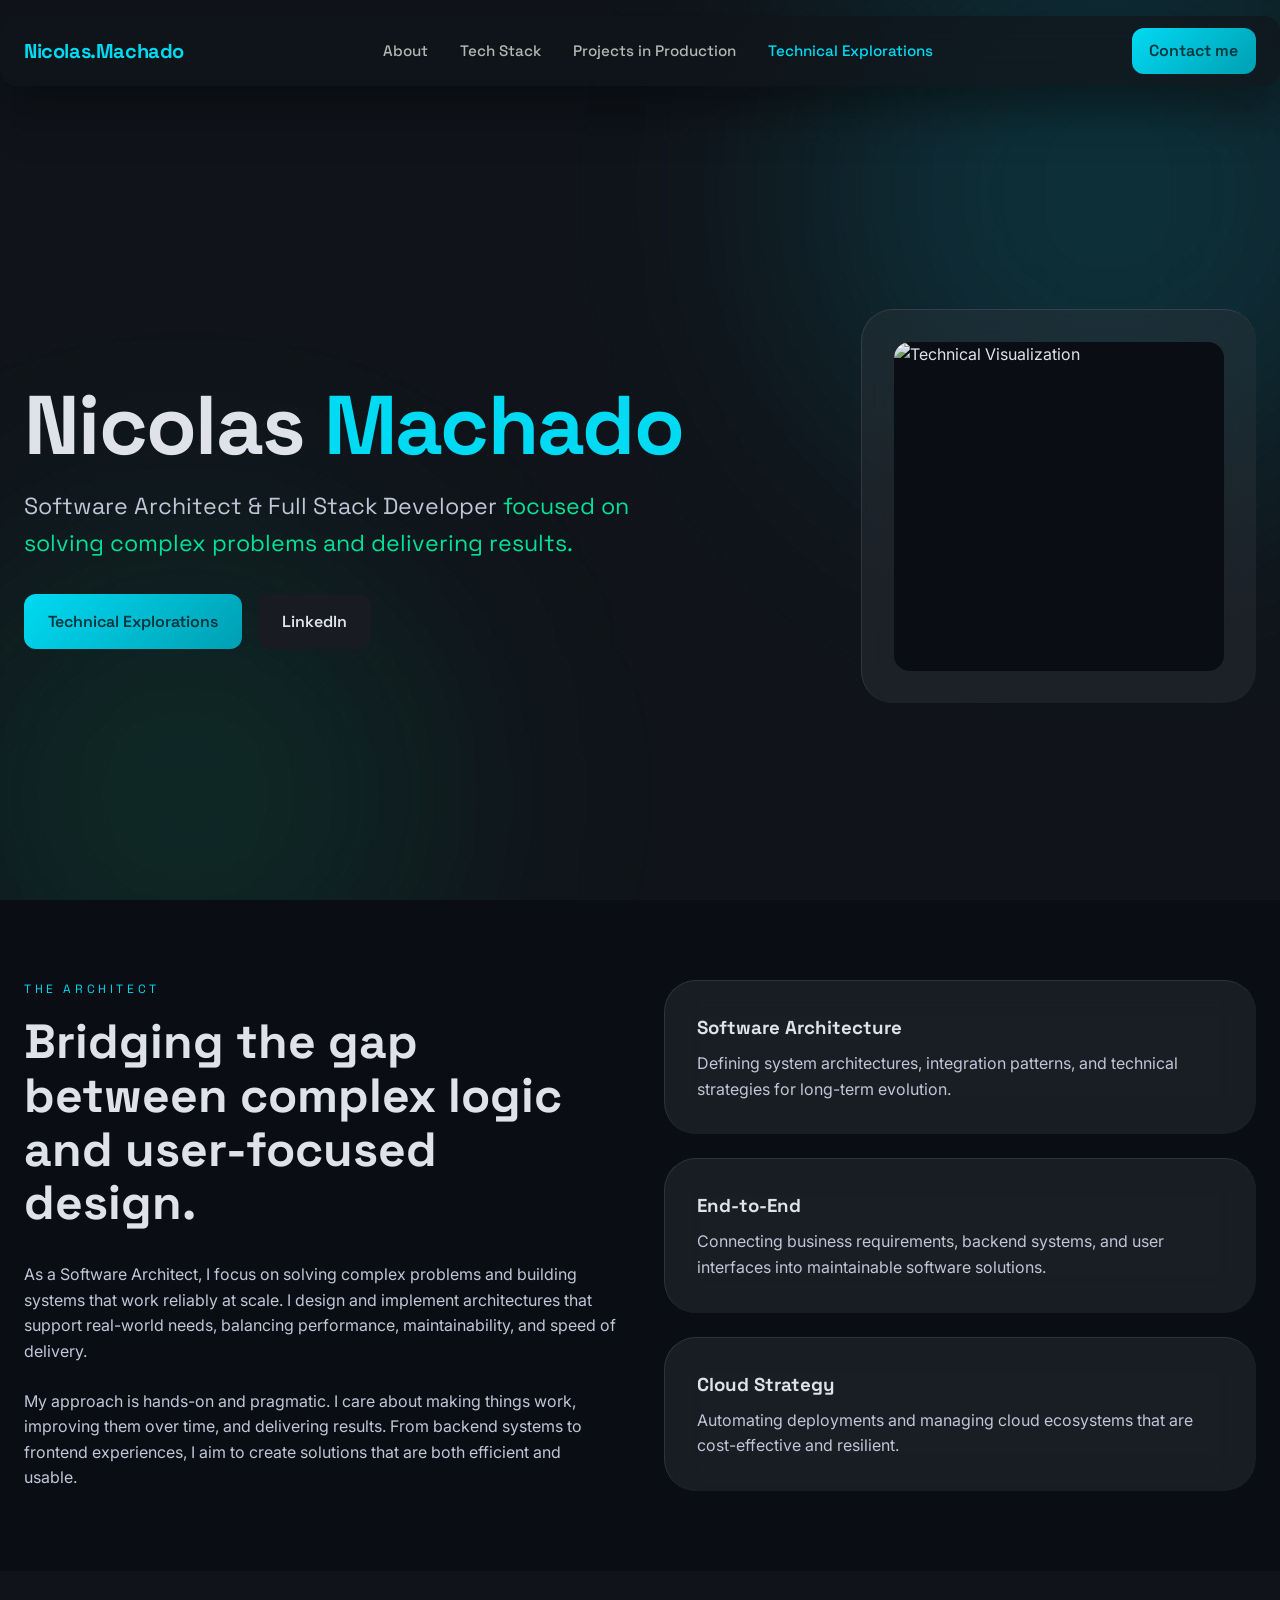
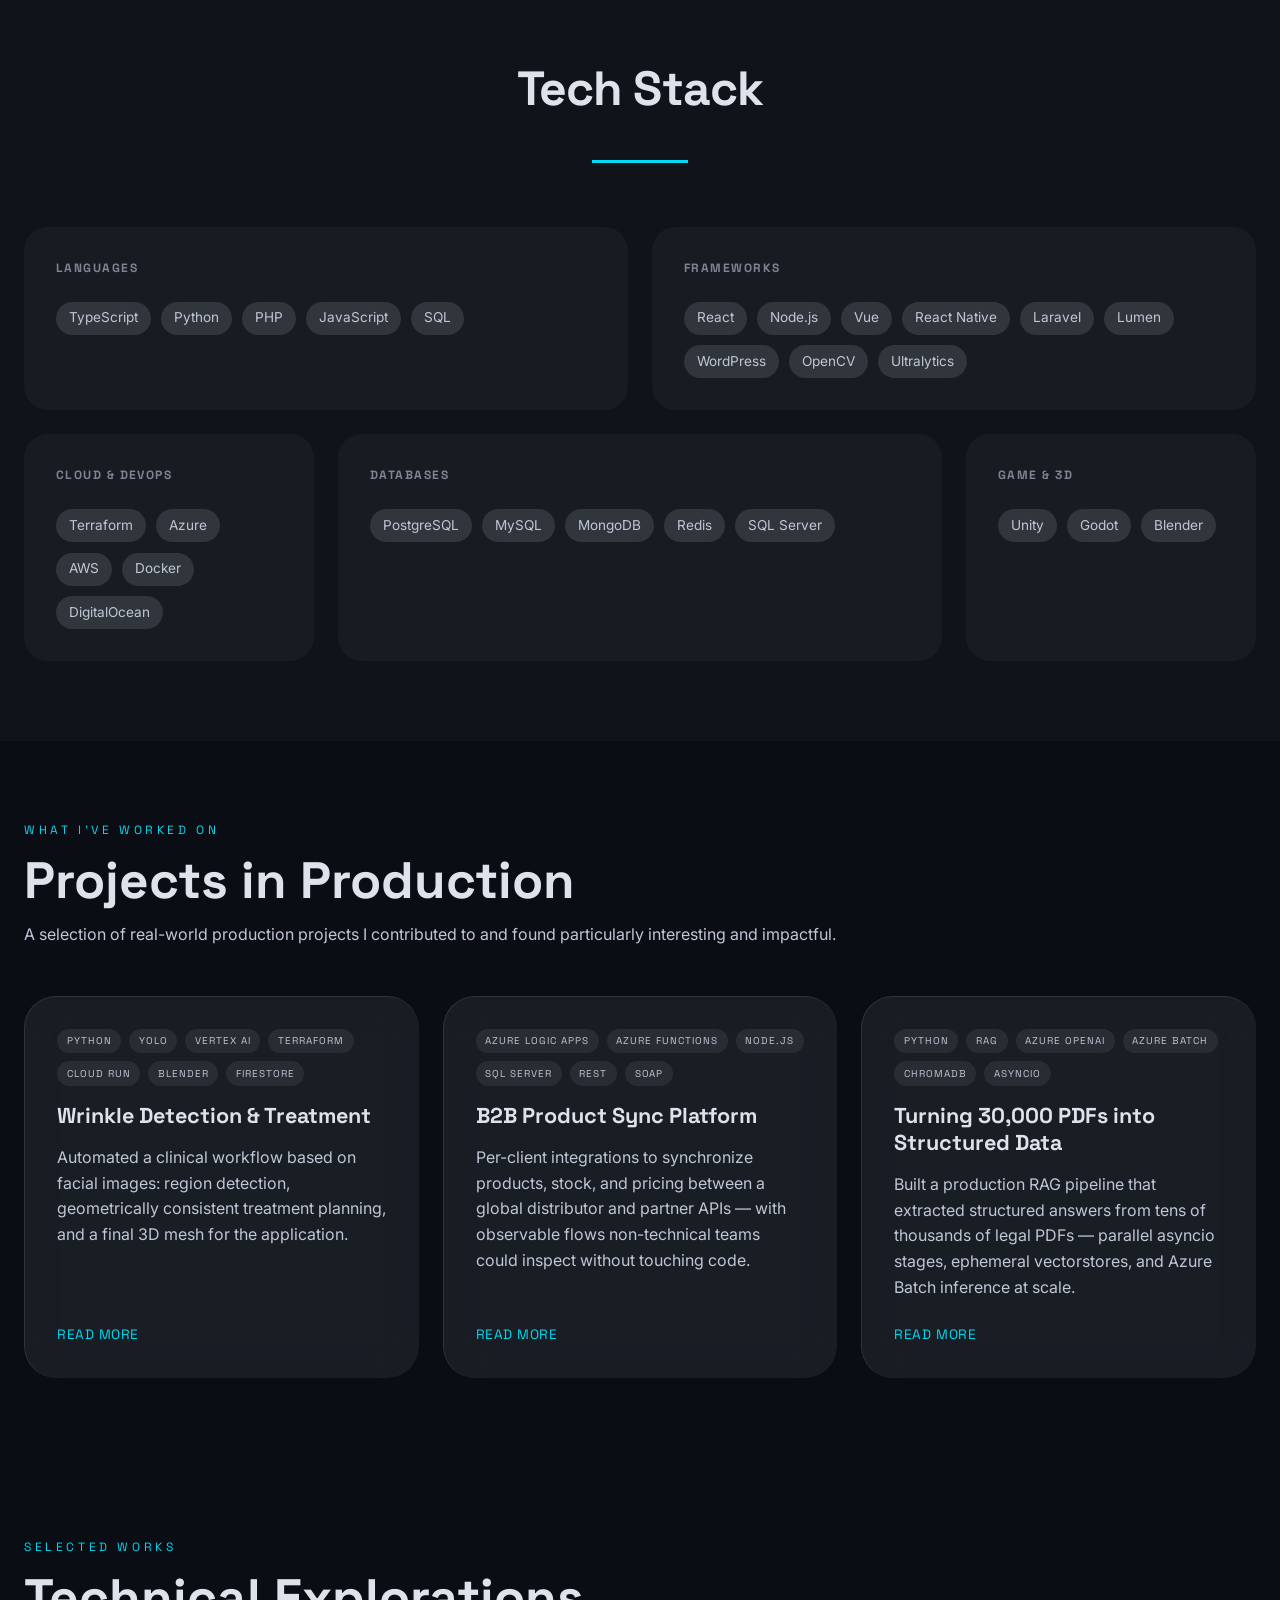
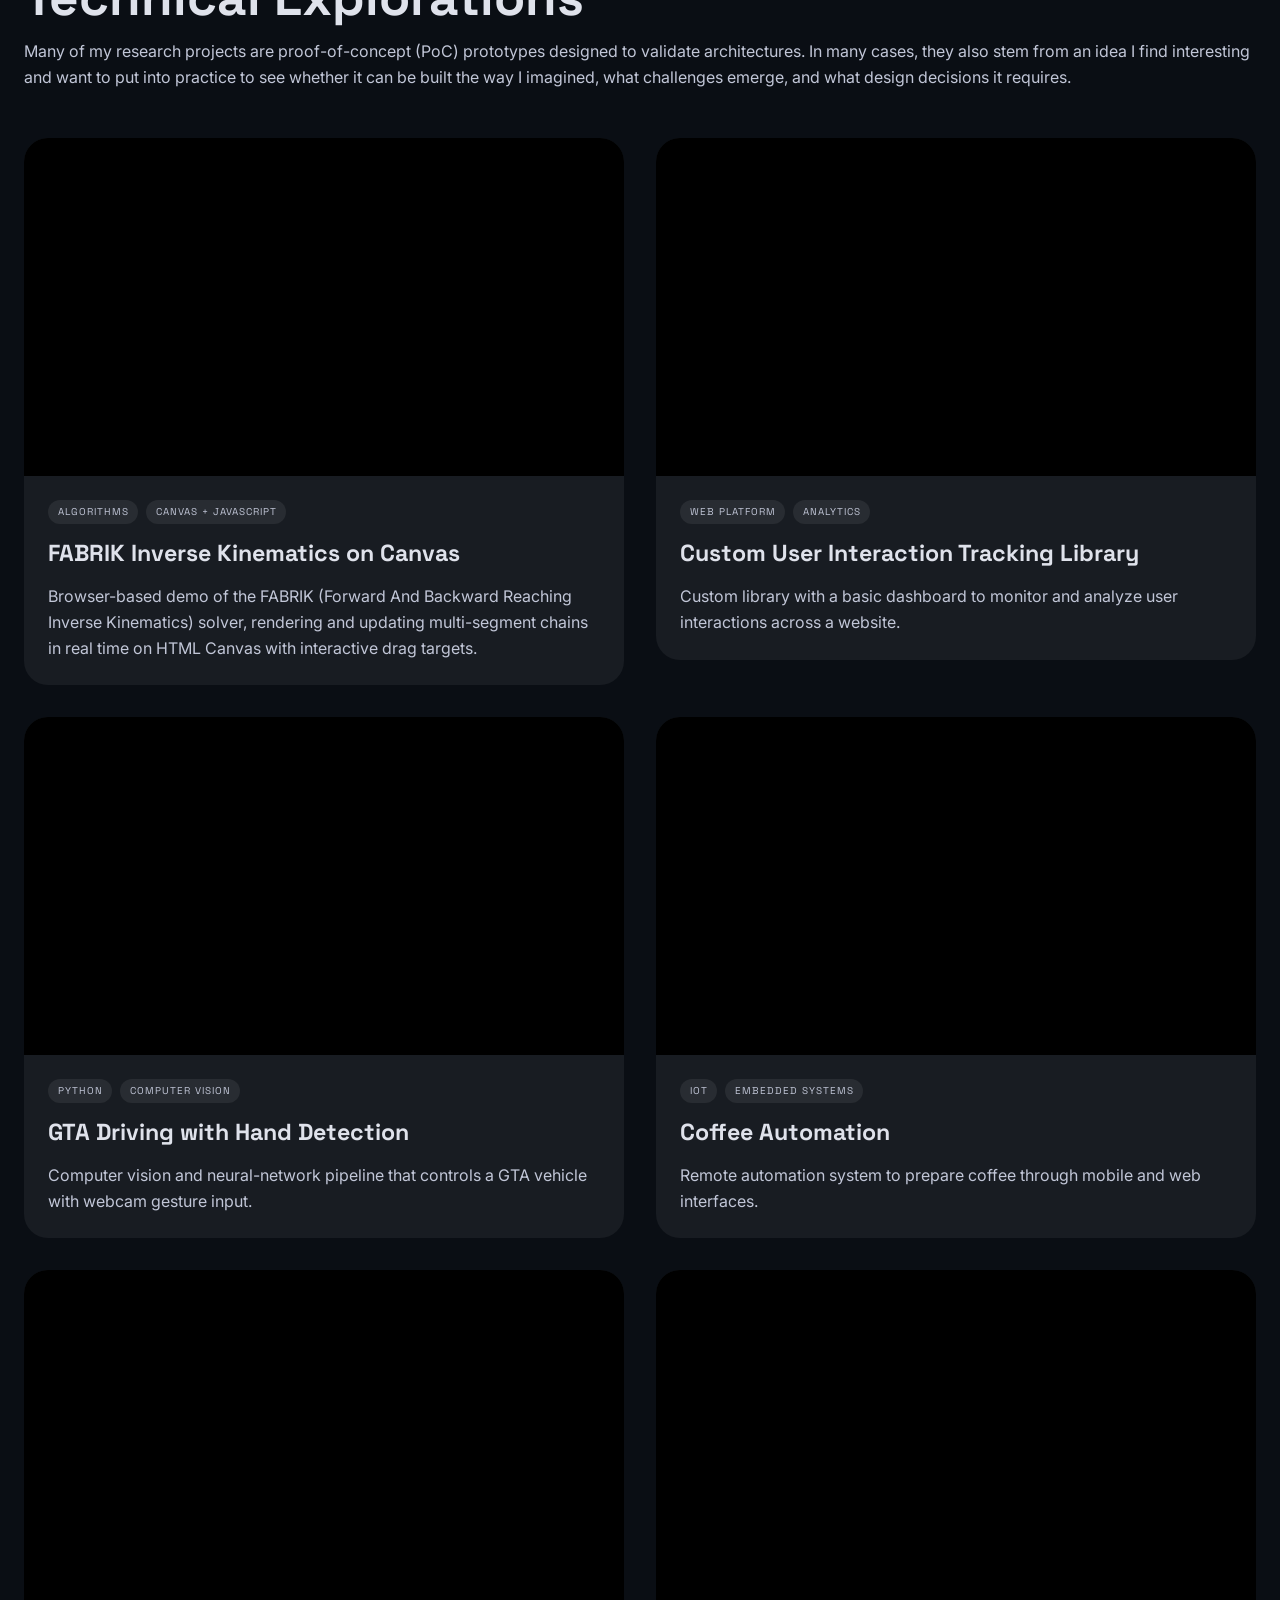
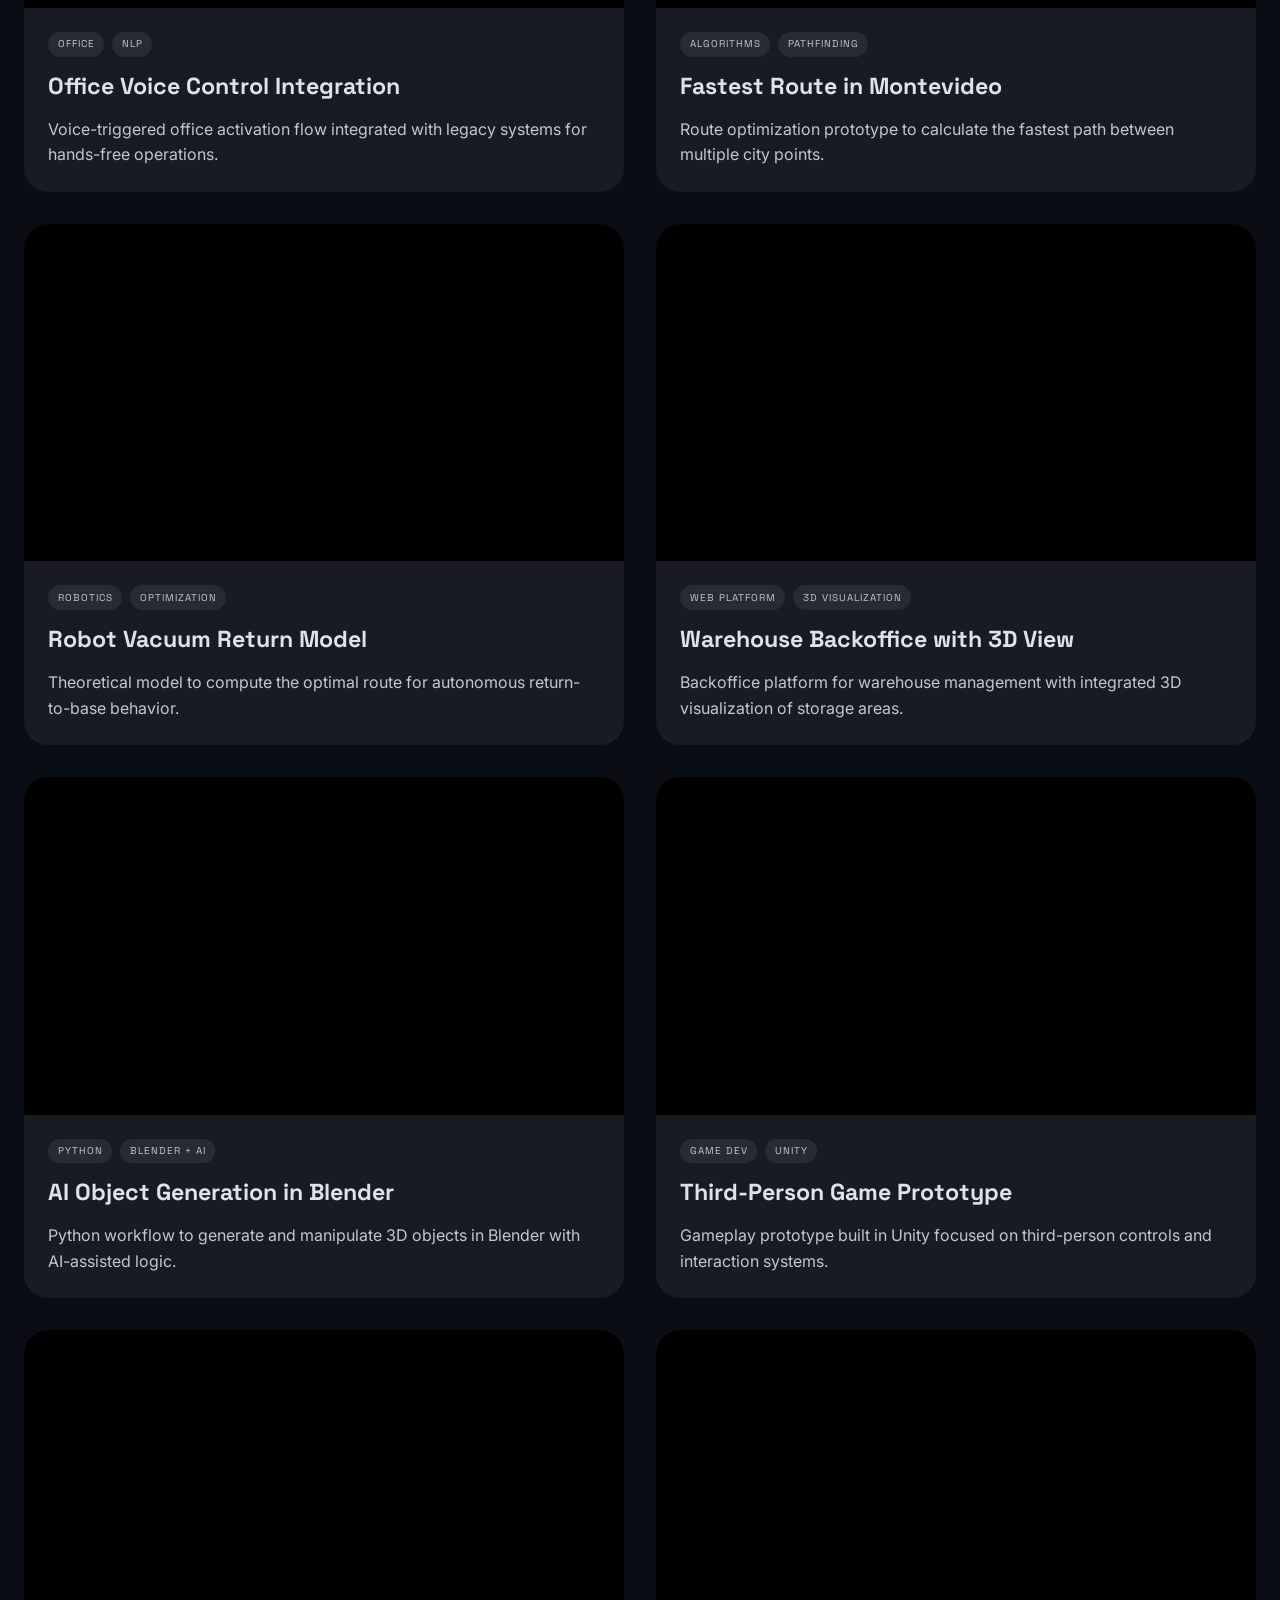
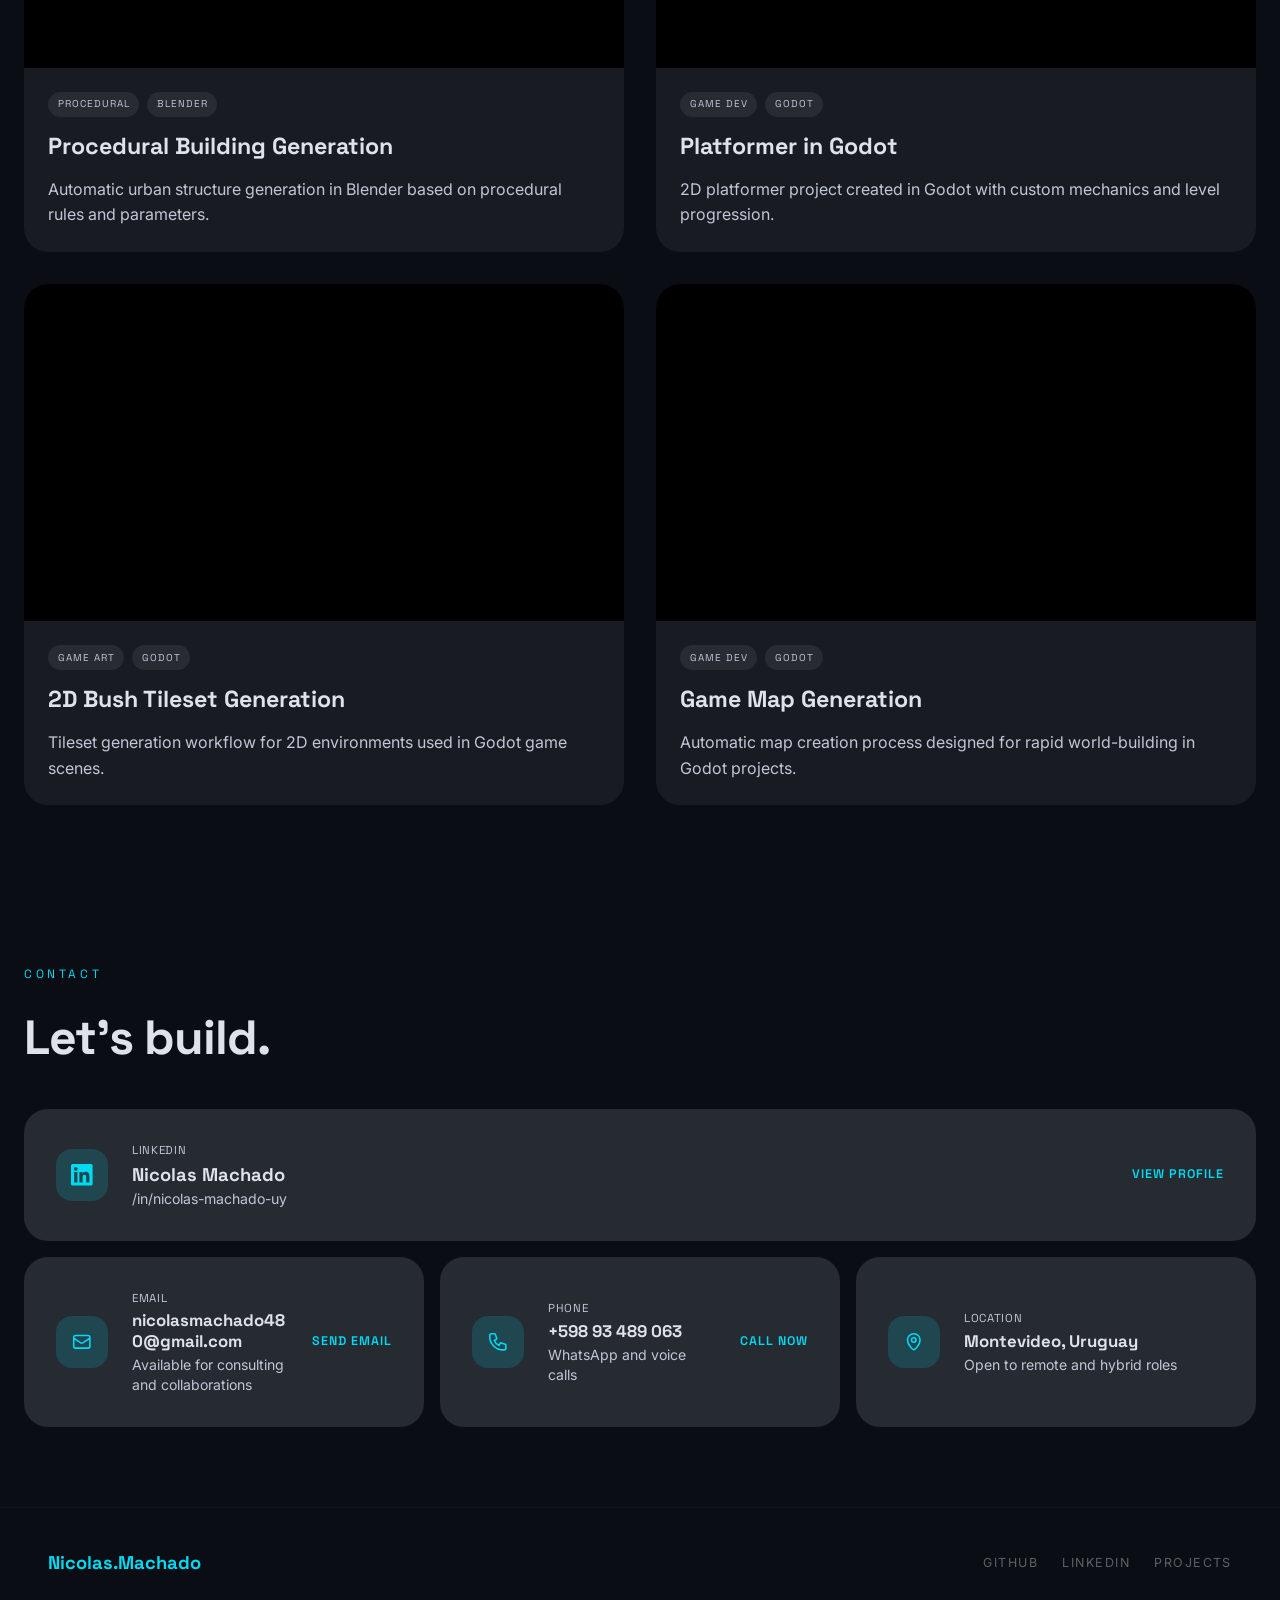
==== work/b2b-product-sync-platform/index.html @ f710d277 "Add redirects, robots.txt, sitemap.xml, and new project page" ====
<!DOCTYPE html>
<html lang="es">
  <head>
    <meta charset="UTF-8" />
    <link rel="icon" type="image/svg+xml" href="/favicon.svg" />
    <meta name="viewport" content="width=device-width, initial-scale=1.0" />
    <meta name="description" content="Per-client integrations to synchronize products, stock, and pricing between a global distributor and partner APIs — with observable flows non-technical teams could inspect without touching code." />
    <title>B2B Product Sync Platform | Nicolas Machado</title>
    <link rel="preconnect" href="https://fonts.googleapis.com" />
    <link rel="preconnect" href="https://fonts.gstatic.com" crossorigin />
    <link href="https://fonts.googleapis.com/css2?family=Source+Sans+3:ital,wght@0,400;0,600;0,700;1,400&display=swap" rel="stylesheet" />
    <script type="module" crossorigin src="/assets/index-BpmAP-QB.js"></script>
    <link rel="stylesheet" crossorigin href="/assets/index-DvrF8vwT.css">
      <link rel="canonical" href="https://nicolasmachado.dev/work/b2b-product-sync-platform" />
      <meta property="og:title" content="B2B Product Sync Platform | Nicolas Machado" />
    <meta property="og:description" content="Per-client integrations to synchronize products, stock, and pricing between a global distributor and partner APIs — with observable flows non-technical teams could inspect without touching code." />
    <meta property="og:url" content="https://nicolasmachado.dev/work/b2b-product-sync-platform" />
    <meta property="og:type" content="article" />
    <meta name="twitter:card" content="summary" />
    <meta name="twitter:title" content="B2B Product Sync Platform | Nicolas Machado" />
    <meta name="twitter:description" content="Per-client integrations to synchronize products, stock, and pricing between a global distributor and partner APIs — with observable flows non-technical teams could inspect without touching code." />
  </head>
  <body>
    <div id="root"><article class="section section--low project-detail">
  <div class="container">
    <header class="project-detail__header">
      <p class="eyebrow">Projects in Production</p>
      <h1 class="project-detail__title">B2B Product Sync Platform</h1>
      <p class="project-detail__role">Integration Engineer — API Orchestration, Data Mapping &amp; Azure Cloud</p>
      <div class="production-card__tags"><span class="production-card__tag">Azure Logic Apps</span><span class="production-card__tag">Azure Functions</span><span class="production-card__tag">Node.js</span><span class="production-card__tag">SQL Server</span><span class="production-card__tag">REST</span><span class="production-card__tag">SOAP</span></div>
    </header>
    <div class="project-detail__body"><section class="project-detail__section">
  <h2>The Problem</h2>
  <p>A global distributor exposed APIs to its partners under specific contracts. Each partner, in turn, had its own API with a different contract, authentication model, and protocol — some REST, some SOAP.</p><p>The platform needed per-client integrations to keep the website catalog in sync: product creation, stock levels, and pricing. The challenge was not a single integration, but ten distinct partner setups with different auth flows, field formats, and sync triggers — all while giving operations visibility into what succeeded, what failed, and why.</p>
  
  
</section><section class="project-detail__section">
  <h2>Integration Architecture</h2>
  <p>I designed and built the integration layer on Azure using a Logic Apps + Functions pattern:</p><p>Logic Apps — orchestrated each integration flow: scheduled runs (cron, twice daily), event-driven triggers (HTTP requests), step sequencing, and the overall structure partners could open and evaluate without reading application code.</p><p>Azure Functions (Node.js) — handled API calls between the distributor and each partner: authenticating against heterogeneous auth schemes, calling REST and SOAP endpoints, and transforming fields between incompatible contracts.</p><p>Product, stock, and pricing ran as separate integration flows. Pricing, for example, depended on the distributor's own price-publication cycle and could not share the same trigger or pipeline as catalog or inventory updates.</p><p>Most clients reused a shared Logic App template with per-partner variations; a few required fully dedicated flows where the contract diverged enough to justify a separate app.</p>
  
  
</section><section class="project-detail__section">
  <h2>API Design &amp; Partner Onboarding</h2>
  <p>I adjusted and defined the distributor's integration-facing APIs, documenting contracts in Swagger so partner onboarding had a clear, versioned reference.</p><p>Each of the ten partner integrations required its own auth configuration, field mapping rules, and trigger setup — scheduled syncs, event-driven updates, or both depending on the partner's operational model.</p>
  
  
</section><section class="project-detail__section">
  <h2>Observability &amp; Traceability</h2>
  <p>I added structured logging and audit storage in SQL Server: execution logs, product state snapshots, error records, and audit trails.</p><p>On failure, the system persisted an error summary plus the Logic App run ID so anyone could jump from the database record to the exact execution in Azure and diagnose the issue. This replaced silent failures that the previous setup did not catch.</p><p>Email alerts notified the team when a sync failed; retries were handled manually after review, keeping control over re-processing edge cases across heterogeneous partner APIs.</p>
  
  
</section><section class="project-detail__section">
  <h2>Tech Stack</h2>
  <p>Node.js · Azure Logic Apps · Azure Functions · SQL Server · REST · SOAP · Swagger · Cron &amp; HTTP triggers</p>
  
  
</section><section class="project-detail__section">
  <h2>Impact</h2>
  <p>Ten production partner integrations covering product, stock, and pricing sync across a B2B catalog.</p><p>Full traceability of successful updates and failures, with execution IDs linked back to Logic App runs.</p><p>Eliminated silent sync errors and gave non-technical staff direct visibility into integration flows — increasing operational confidence without depending on developers for routine checks.</p>
  
  
</section><section class="project-detail__section">
  <h2>Architecture</h2>
  
  <pre class="project-detail__diagram">flowchart TB
    subgraph triggers[&quot;Sync triggers&quot;]
        direction TB
        CRON[Cron - 2x daily]
        HTTP[HTTP - event-driven]
    end

    subgraph orchestration[&quot;Per-partner orchestration&quot;]
        direction TB
        LA[Azure Logic App
 template or dedicated]
        CRON --&gt; LA
        HTTP --&gt; LA
    end

    subgraph compute[&quot;Integration compute&quot;]
        direction TB
        FN[Azure Functions - Node.js]
        LA --&gt; FN
    end

    subgraph apis[&quot;External APIs&quot;]
        direction TB
        DIST[Distributor API
 REST - Swagger]
        P1[Partner API
 REST or SOAP]
        FN --&gt; DIST
        FN --&gt; P1
    end

    subgraph flows[&quot;Separate integration flows&quot;]
        direction LR
        PROD[Products]
        STOCK[Stock]
        PRICE[Pricing]
    end

    LA -.-&gt; PROD
    LA -.-&gt; STOCK
    LA -.-&gt; PRICE

    subgraph observability[&quot;Observability&quot;]
        direction TB
        SQL[(SQL Server
 logs, audit, errors, state)]
        EMAIL[Email alerts on failure]
        FN --&gt; SQL
        LA --&gt; SQL
        SQL --&gt; EMAIL
    end</pre>
  
</section></div>
    <p class="project-detail__disclaimer">
      Client and product names omitted for confidentiality. Descriptions reflect my role and
      technical contributions.
    </p>
  </div>
</article></div>
  </body>
</html>
---- assets/index-DvrF8vwT.css ----
@import"https://fonts.googleapis.com/css2?family=Inter:wght@300;400;500;600;700&family=Space+Grotesk:wght@300;400;500;600;700&display=swap";:root{--background: #10141a;--surface: #10141a;--surface-lowest: #0a0e14;--surface-low: #181c22;--surface-high: #262a31;--surface-highest: #31353c;--on-surface: #dfe2eb;--on-surface-variant: #c1c6d7;--primary: #00daf3;--primary-container: #009fb2;--secondary: #f4fff5;--secondary-dim: #00e297;--outline: #8b90a0;--outline-variant: #414754;--font-display: "Space Grotesk", system-ui, sans-serif;--font-body: "Inter", system-ui, sans-serif;--radius-sm: .5rem;--radius-md: 1rem;--radius-lg: 1.5rem;--radius-xl: 2rem;--radius-pill: 9999px;--space-2: .5rem;--space-3: .75rem;--space-4: 1rem;--space-6: 1.5rem;--space-8: 2rem;--space-10: 2.5rem;--space-12: 3rem;--space-16: 4rem;--space-20: 5rem;--content-max: 1280px;--shadow-ambient: 0 24px 48px rgba(0, 0, 0, .4);--transition: .2s ease-out}html{scroll-behavior:smooth}*,*:before,*:after{box-sizing:border-box}body{margin:0;font-family:var(--font-body);font-size:1rem;line-height:1.6;color:var(--on-surface);background:var(--background);position:relative;overflow-x:hidden}a{color:inherit;text-decoration:none;transition:color var(--transition),transform var(--transition),opacity var(--transition)}img{display:block;max-width:100%}.header{position:fixed;top:0;inset-inline:0;z-index:20;display:flex;align-items:center;justify-content:space-between;max-width:var(--content-max);margin:0 auto;margin-top:var(--space-4);padding:var(--space-3) var(--space-6);background:#10141ab3;-webkit-backdrop-filter:blur(20px);backdrop-filter:blur(20px);border-radius:var(--radius-md);box-shadow:var(--shadow-ambient)}.header__brand{font-family:var(--font-display);font-size:1.25rem;font-weight:700;letter-spacing:-.02em;color:var(--primary)}.header__nav{display:none}.header__links{display:flex;align-items:center;gap:var(--space-8);margin:0;padding:0;list-style:none}.header__link{font-family:var(--font-display);font-size:.95rem;font-weight:500;color:color-mix(in srgb,var(--secondary) 70%,transparent)}.header__link:hover,.header__link--active{color:var(--primary)}.header__cta{display:none}@media(min-width:768px){.header__nav{display:block}.header__cta{display:inline-flex;padding:.65rem 1.1rem;border-radius:.75rem;font-family:var(--font-display);font-weight:600;color:#00363d;background:linear-gradient(135deg,var(--primary),var(--primary-container))}}.main{position:relative;z-index:1}.section__title{margin:0 0 var(--space-8);font-family:var(--font-display);font-size:clamp(2rem,5vw,3rem);letter-spacing:-.02em}.container{width:min(calc(100% - 3rem),var(--content-max));margin-inline:auto}.hero{position:relative;min-height:100vh;display:flex;align-items:center;padding-top:7rem;background:var(--surface);overflow:hidden}.grid-pattern{position:absolute;top:0;right:0;bottom:0;left:0;background-image:radial-gradient(circle,color-mix(in srgb,var(--outline) 25%,transparent) 1px,transparent 1px);background-size:16px 16px;opacity:.22;pointer-events:none}.hero__orb{position:absolute;border-radius:var(--radius-pill);filter:blur(120px)}.hero__orb--a{width:600px;height:600px;top:-12%;right:-10%;background:color-mix(in srgb,var(--primary) 14%,transparent)}.hero__orb--b{width:500px;height:500px;bottom:-16%;left:-5%;background:color-mix(in srgb,var(--secondary-dim) 10%,transparent)}.hero__inner{position:relative;width:min(calc(100% - 3rem),var(--content-max));margin-inline:auto;display:grid;gap:var(--space-12);align-items:center;z-index:1}@media(min-width:1024px){.hero__inner{grid-template-columns:8fr 4fr}}.hero__badge{display:inline-flex;align-items:center;gap:var(--space-3);padding:.35rem .7rem;background:color-mix(in srgb,var(--surface-highest) 55%,transparent);border-radius:var(--radius-pill)}.hero__dot{width:.5rem;height:.5rem;border-radius:var(--radius-pill);background:var(--primary);box-shadow:0 0 10px color-mix(in srgb,var(--primary) 40%,transparent)}.hero__badge-text{margin:0;text-transform:uppercase;letter-spacing:.18em;color:var(--primary);font-family:var(--font-display);font-size:.65rem}.hero__name{margin:var(--space-6) 0 var(--space-6);font-family:var(--font-display);font-size:clamp(2.75rem,8vw,5.2rem);font-weight:700;line-height:.92;letter-spacing:-.02em}.hero__name span{color:var(--primary)}.hero__role{margin:0 0 var(--space-8);max-width:680px;color:var(--on-surface-variant);font-size:clamp(1.05rem,2.3vw,1.45rem);font-family:var(--font-display);font-weight:400}.hero__role-accent{color:var(--secondary-dim)}.hero__actions{display:flex;flex-wrap:wrap;gap:var(--space-4)}.button-primary,.button-secondary{display:inline-flex;align-items:center;justify-content:center;padding:.9rem 1.5rem;border-radius:.75rem;font-weight:600;font-family:var(--font-display);transition:all var(--transition)}.button-primary{background:linear-gradient(135deg,var(--primary),var(--primary-container));color:#00363d}.button-primary:hover{transform:translateY(-2px);filter:brightness(1.05)}.button-secondary{background:var(--surface-low);color:var(--on-surface)}.button-secondary:hover{background:var(--surface-high)}.hero__panel-wrap{display:none}@media(min-width:1024px){.hero__panel-wrap{display:block}}.glass-card{border-radius:var(--radius-xl);background:#31353c66;-webkit-backdrop-filter:blur(20px);backdrop-filter:blur(20px);border-top:1px solid rgba(255,255,255,.1);border-left:1px solid rgba(255,255,255,.1)}.hero__panel{position:relative;overflow:hidden;aspect-ratio:1 / 1;padding:var(--space-8)}.hero__panel-media{height:100%;border-radius:var(--radius-md);overflow:hidden;position:relative;background:var(--surface-lowest)}.hero__panel-media img{width:100%;height:100%;object-fit:cover;opacity:1;filter:grayscale(50%)}.hero__panel-overlay{position:absolute;inset:auto var(--space-6) var(--space-6) var(--space-6);padding:var(--space-4);border-radius:.65rem;background:#10141acc;-webkit-backdrop-filter:blur(8px);backdrop-filter:blur(8px)}.hero__panel-label{margin:0 0 var(--space-2);text-transform:uppercase;font-family:var(--font-display);letter-spacing:.15em;font-size:.62rem;color:var(--secondary-dim)}.hero__bar{width:100%;height:.3rem;border-radius:var(--radius-pill);background:color-mix(in srgb,white 10%,transparent);overflow:hidden;position:relative}.hero__bar:after{content:"";position:absolute;top:0;right:0;bottom:0;left:0;width:42%;background:var(--primary);border-radius:var(--radius-pill);animation:heroBarLoading 2.2s ease-in-out infinite;box-shadow:0 0 12px color-mix(in srgb,var(--primary) 45%,transparent)}@keyframes heroBarLoading{0%{transform:translate(-120%);opacity:.55}45%{opacity:1}to{transform:translate(240%);opacity:.7}}.section{padding-block:var(--space-20)}.section--low{background:var(--surface-lowest)}.section--surface{background:var(--surface)}.section--contact{background:var(--surface-lowest)}.eyebrow{margin:0 0 var(--space-4);text-transform:uppercase;letter-spacing:.3em;color:var(--primary);font-family:var(--font-display);font-size:.75rem}.about__layout{display:grid;gap:var(--space-12)}@media(min-width:1024px){.about__layout{grid-template-columns:1fr 1fr}}.about__heading{margin:0 0 var(--space-8);font-family:var(--font-display);font-size:clamp(2rem,5vw,3rem);line-height:1.12}.about__heading em{font-weight:300;font-style:italic}.about__text{color:var(--on-surface-variant);margin:0}.about__text+.about__text{margin-top:var(--space-6)}.about__cards{display:grid;gap:var(--space-6)}.about-card{padding:var(--space-8)}.about-card h3{margin:0 0 var(--space-2);font-family:var(--font-display)}.about-card p{margin:0;color:var(--on-surface-variant)}.skills__header{text-align:center;margin-bottom:var(--space-16)}.skills__header-line{width:6rem;height:.18rem;margin:.75rem auto 0;background:var(--primary)}.skills__grid{display:grid;gap:var(--space-6)}@media(min-width:768px){.skills__grid--bento{grid-template-columns:repeat(2,1fr)}.skill-panel--languages,.skill-panel--frameworks,.skill-panel--databases{grid-column:span 2}}@media(min-width:1200px){.skills__grid--bento{grid-template-columns:repeat(4,1fr)}.skill-panel--languages,.skill-panel--frameworks{grid-column:span 2}.skill-panel--cloud{grid-column:span 1}.skill-panel--databases{grid-column:span 2}.skill-panel--creative{grid-column:span 1}}.skill-panel{padding:var(--space-8);background:var(--surface-low);border-radius:var(--radius-lg)}.skill-panel h3{margin:0 0 var(--space-6);color:color-mix(in srgb,var(--outline) 90%,transparent);text-transform:uppercase;letter-spacing:.12em;font-family:var(--font-display);font-size:.75rem}.chip-list{display:flex;flex-wrap:wrap;gap:.65rem}.chip{padding:.35rem .8rem;border-radius:var(--radius-pill);background:var(--surface-highest);color:var(--on-surface-variant);font-size:.85rem}.works__header{display:flex;flex-wrap:wrap;align-items:end;justify-content:space-between;gap:var(--space-8);margin-bottom:var(--space-12)}.works__header>div{width:100%}.works__header p{margin:0}.works__header h2{margin:0;font-family:var(--font-display);font-size:clamp(2rem,5vw,3.2rem)}.works__description{color:var(--on-surface-variant);margin:var(--space-6) 0 0;width:100%;line-height:1.6}.videos__grid{display:grid;gap:var(--space-8)}@media(min-width:1024px){.videos__grid{grid-template-columns:repeat(2,1fr)}}.video-card{background:var(--surface-low);border-radius:var(--radius-lg);overflow:hidden;transition:background var(--transition),transform var(--transition)}.video-card:hover{background:var(--surface-high);transform:translateY(-4px)}.video-card__tags{display:flex;flex-wrap:wrap;gap:var(--space-2);margin:0 0 var(--space-4)}.video-card__tag{padding:.28rem .6rem;border-radius:var(--radius-pill);background:color-mix(in srgb,white 7%,transparent);color:var(--on-surface-variant);font-family:var(--font-display);font-size:.62rem;text-transform:uppercase;letter-spacing:.1em}.video-card__content{padding:var(--space-6)}.video-card__wrapper{position:relative;width:100%;aspect-ratio:16 / 9;background:#000}.video-card__iframe{position:absolute;top:0;left:0;width:100%;height:100%;border:0}.video-card__title{margin:0 0 var(--space-4);font-family:var(--font-display);font-size:1.45rem;line-height:1.2}.video-card__description{margin:0;color:var(--on-surface-variant)}.production__grid{display:grid;gap:var(--space-6)}.production__grid:has(>:only-child){grid-template-columns:1fr;max-width:36rem}@media(min-width:768px){.production__grid{grid-template-columns:repeat(2,1fr)}}@media(min-width:1200px){.production__grid{grid-template-columns:repeat(3,1fr)}}.production-card{display:flex;flex-direction:column;padding:var(--space-8);min-height:100%;transition:background var(--transition),transform var(--transition)}.production-card:hover{background:#31353ca6;transform:translateY(-4px)}.production-card__tags{display:flex;flex-wrap:wrap;gap:var(--space-2);margin:0 0 var(--space-4)}.production-card__tag{padding:.28rem .6rem;border-radius:var(--radius-pill);background:color-mix(in srgb,white 7%,transparent);color:var(--on-surface-variant);font-family:var(--font-display);font-size:.62rem;text-transform:uppercase;letter-spacing:.1em}.production-card__title{margin:0 0 var(--space-4);font-family:var(--font-display);font-size:1.35rem;line-height:1.25}.production-card__teaser{margin:0;flex:1;color:var(--on-surface-variant);line-height:1.6}.production-card__link{margin-top:var(--space-6);color:var(--primary);font-family:var(--font-display);font-size:.85rem;letter-spacing:.04em;text-transform:uppercase}.project-detail{padding-top:calc(var(--space-20) + 4rem)}.floating-actions{position:fixed;right:var(--space-4);bottom:var(--space-6);z-index:19;display:flex;flex-direction:column;align-items:flex-end;gap:var(--space-3)}.floating-actions__btn{display:inline-flex;align-items:center;justify-content:center;gap:var(--space-2);min-width:3rem;min-height:3rem;padding:var(--space-3);border:1px solid var(--outline-variant);border-radius:var(--radius-pill);background:#10141ad9;-webkit-backdrop-filter:blur(20px);backdrop-filter:blur(20px);box-shadow:var(--shadow-ambient);color:var(--on-surface);font-family:var(--font-display);font-size:.8rem;font-weight:500;letter-spacing:.04em;text-transform:uppercase;cursor:pointer;transition:color var(--transition),border-color var(--transition),background var(--transition),transform var(--transition)}.floating-actions__btn:hover{color:var(--primary);border-color:color-mix(in srgb,var(--primary) 50%,var(--outline-variant));background:#181c22f2;transform:translateY(-2px)}.floating-actions__label{display:none}button.floating-actions__btn{-webkit-appearance:none;-moz-appearance:none;appearance:none}@media(min-width:768px){.floating-actions{right:var(--space-6);bottom:var(--space-8)}.floating-actions a.floating-actions__btn{padding-inline:var(--space-4)}.floating-actions__label{display:inline}}.project-detail__header{max-width:48rem;margin-bottom:var(--space-12)}.project-detail__title{margin:0 0 var(--space-6);font-family:var(--font-display);font-size:clamp(2rem,5vw,3rem);line-height:1.12}.project-detail__role{margin:calc(var(--space-4) * -1) 0 var(--space-6);color:var(--on-surface-variant);font-size:.95rem;line-height:1.5}.project-detail__body{display:grid;gap:var(--space-10);max-width:48rem}.project-detail__section:has(.mermaid-diagram-wrap){max-width:100%}.project-detail__section h2{margin:0 0 var(--space-4);font-family:var(--font-display);font-size:1.25rem;color:var(--primary)}.project-detail__section p{margin:0;color:var(--on-surface-variant);line-height:1.7}.project-detail__section p+p{margin-top:var(--space-4)}.project-detail__diagram{margin:var(--space-6) 0 0;padding:var(--space-6);overflow-x:auto;border-radius:var(--radius-md);background:var(--surface-low);color:var(--on-surface-variant);font-family:ui-monospace,Cascadia Code,Consolas,monospace;font-size:.8rem;line-height:1.6;white-space:pre}.mermaid-diagram-wrap{margin-top:var(--space-6);border-radius:var(--radius-md);background:var(--surface-low);border:1px solid var(--outline-variant);overflow:hidden}.mermaid-diagram__viewport{position:relative;overflow:hidden;transition:max-height .4s ease}.mermaid-diagram-wrap--collapsed .mermaid-diagram__viewport{max-height:11rem}.mermaid-diagram-wrap--expanded .mermaid-diagram__viewport{max-height:5000px}.mermaid-diagram__canvas{padding:var(--space-4) var(--space-6);transition:transform .4s ease;transform-origin:top center}.mermaid-diagram-wrap--collapsed .mermaid-diagram__canvas{transform:scale(.58)}.mermaid-diagram-wrap--expanded .mermaid-diagram__canvas{transform:scale(1);padding:var(--space-6)}.mermaid-diagram__canvas svg{display:block;width:100%;max-width:32rem;height:auto;margin:0 auto}.mermaid-diagram__fade{position:absolute;inset:auto 0 0;height:4.5rem;background:linear-gradient(to bottom,transparent,var(--surface-low));pointer-events:none}.mermaid-diagram__toggle{display:block;width:100%;padding:var(--space-4) var(--space-6);border:0;border-top:1px solid var(--outline-variant);background:color-mix(in srgb,var(--surface-high) 60%,transparent);color:var(--primary);font-family:var(--font-display);font-size:.8rem;letter-spacing:.06em;text-transform:uppercase;cursor:pointer;transition:background var(--transition),color var(--transition)}.mermaid-diagram__toggle:hover{background:var(--surface-high);color:var(--secondary-dim)}.mermaid-diagram__error{margin:0;padding:var(--space-6);color:var(--on-surface-variant);font-size:.9rem}.project-detail__disclaimer{margin:var(--space-12) 0 0;max-width:42rem;color:var(--outline);font-size:.9rem;font-style:italic}.contact__grid{display:grid;gap:var(--space-4)}@media(min-width:768px){.contact__grid{grid-template-columns:repeat(3,1fr)}.contact__card--featured{grid-column:1 / -1}}.contact__card{display:flex;align-items:center;gap:var(--space-6);padding:var(--space-8);border-radius:var(--radius-lg);background:var(--surface-high);margin:0}.contact__card--link{color:inherit;text-decoration:none;transition:background .2s ease,transform .2s ease,box-shadow .2s ease}.contact__card--link:hover{background:color-mix(in srgb,var(--primary) 8%,var(--surface-high));transform:translateY(-2px);box-shadow:0 12px 32px color-mix(in srgb,var(--primary) 12%,transparent)}.contact__card-icon{display:grid;place-items:center;flex-shrink:0;width:3.25rem;height:3.25rem;border-radius:var(--radius-md);background:color-mix(in srgb,var(--primary) 16%,transparent);color:var(--primary)}.contact__card-icon svg{width:1.35rem;height:1.35rem}.contact__card-body{display:flex;flex-direction:column;gap:.2rem;min-width:0;flex:1}.contact__label{font-family:var(--font-display);color:var(--on-surface-variant);letter-spacing:.06em;text-transform:uppercase;font-size:.72rem}.contact__card-title{font-family:var(--font-display);font-size:1.05rem;font-weight:700;line-height:1.25;color:var(--on-surface);word-break:break-word}.contact__card--featured .contact__card-title{font-size:1.15rem}.contact__card-detail{font-size:.88rem;line-height:1.4;color:var(--on-surface-variant)}.contact__card-cta{flex-shrink:0;font-family:var(--font-display);font-size:.78rem;font-weight:600;letter-spacing:.08em;text-transform:uppercase;color:var(--primary)}@media(max-width:540px){.contact__card{flex-wrap:wrap}.contact__card-cta{width:100%;padding-top:var(--space-2)}}.footer{background:var(--surface-lowest);padding:var(--space-10) var(--space-6);border-top:1px solid color-mix(in srgb,var(--surface-highest) 22%,transparent)}.footer__inner{width:min(calc(100% - 3rem),var(--content-max));margin-inline:auto;display:flex;flex-wrap:wrap;align-items:center;justify-content:space-between;gap:var(--space-6)}.footer__brand{margin:0;font-family:var(--font-display);color:var(--primary);font-size:1.15rem;font-weight:700}.footer__copy{margin:0;font-size:.78rem;letter-spacing:.12em;text-transform:uppercase;color:color-mix(in srgb,var(--secondary) 35%,transparent)}.footer__links{display:flex;gap:var(--space-6)}.footer__link{font-size:.78rem;letter-spacing:.12em;text-transform:uppercase;color:color-mix(in srgb,var(--secondary) 35%,transparent)}.footer__link:hover{color:var(--secondary-dim);transform:translateY(-2px)}.reveal{opacity:0;transform:translateY(16px);transition:opacity .32s ease-out,transform .32s ease-out}.reveal.reveal--visible{opacity:1;transform:translateY(0)}.reveal-item{opacity:0;transform:translateY(12px);transition:opacity .32s ease-out,transform .32s ease-out}.reveal.reveal--visible .reveal-item{opacity:1;transform:translateY(0)}.reveal.reveal--visible .reveal-item:nth-child(1){transition-delay:.04s}.reveal.reveal--visible .reveal-item:nth-child(2){transition-delay:.08s}.reveal.reveal--visible .reveal-item:nth-child(3){transition-delay:.12s}.reveal.reveal--visible .reveal-item:nth-child(4){transition-delay:.16s}.reveal.reveal--visible .reveal-item:nth-child(5){transition-delay:.2s}.reveal.reveal--visible .reveal-item:nth-child(n+6){transition-delay:.24s}
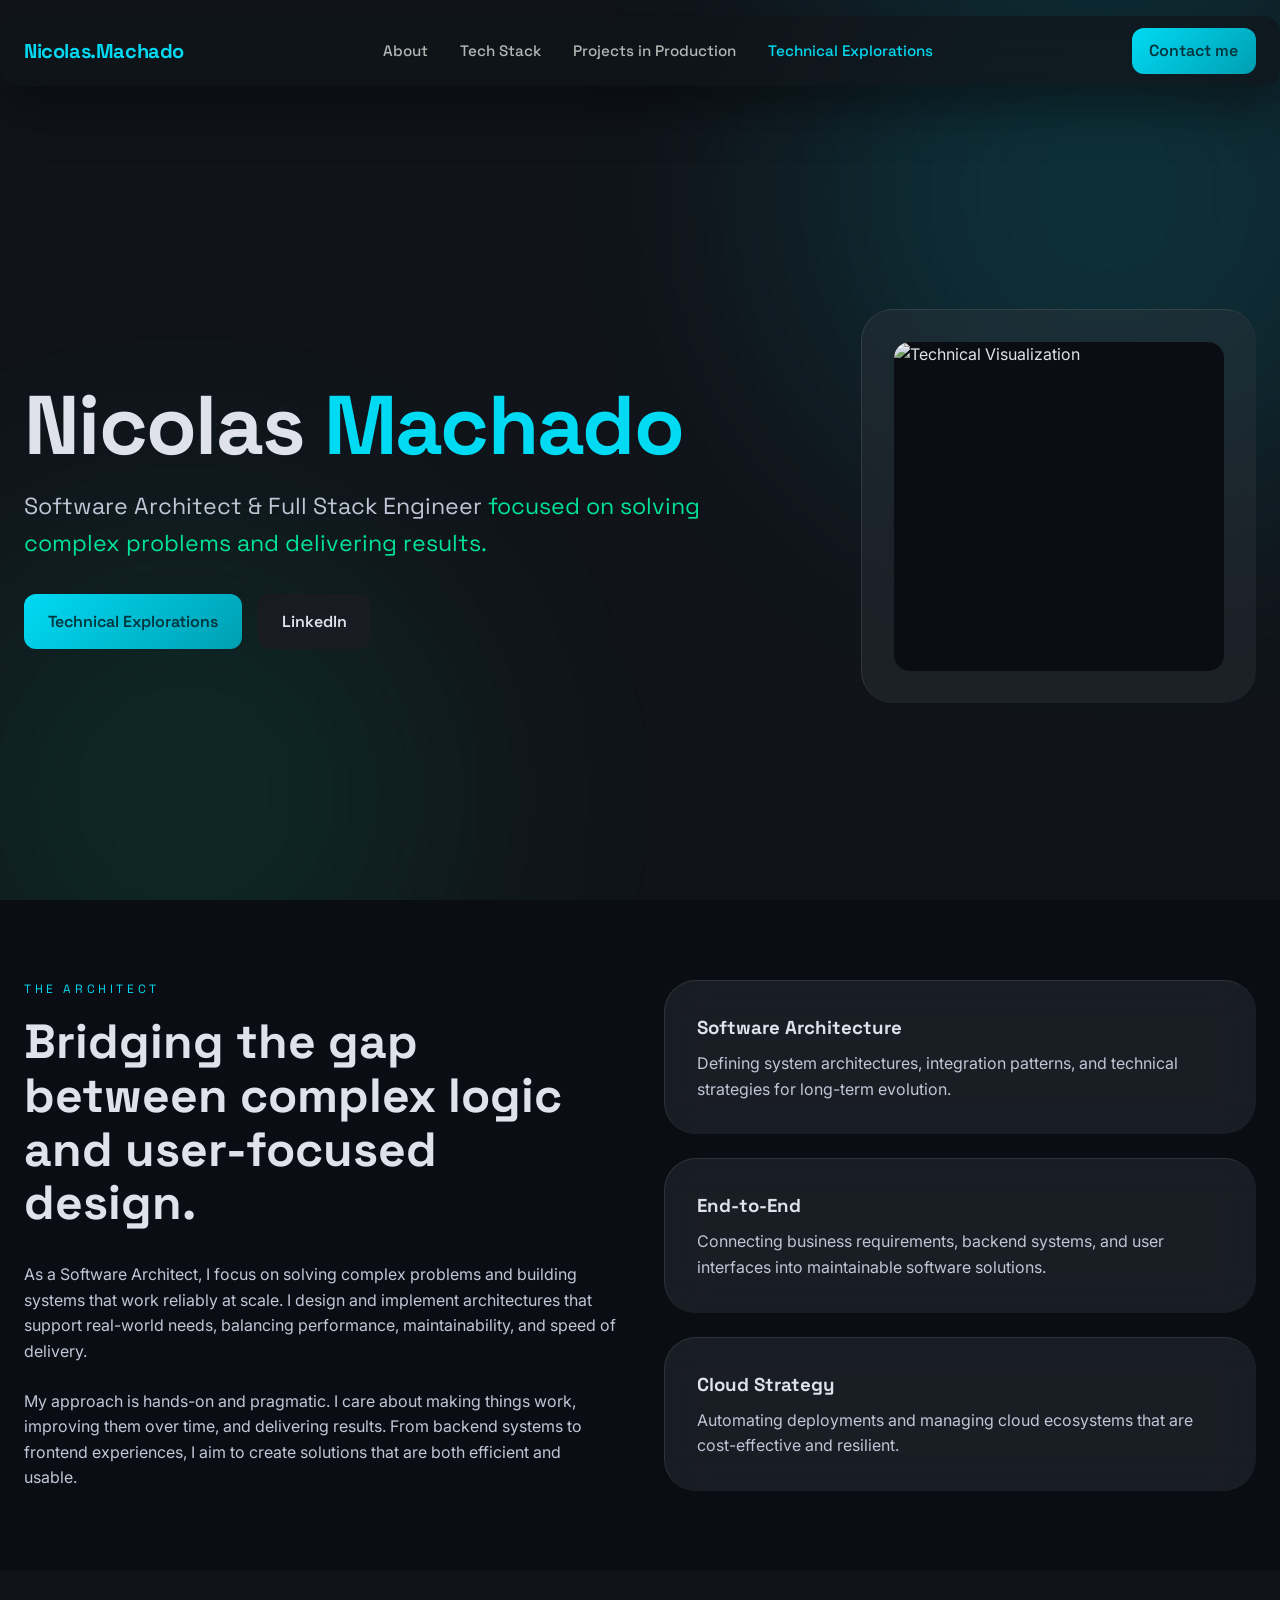
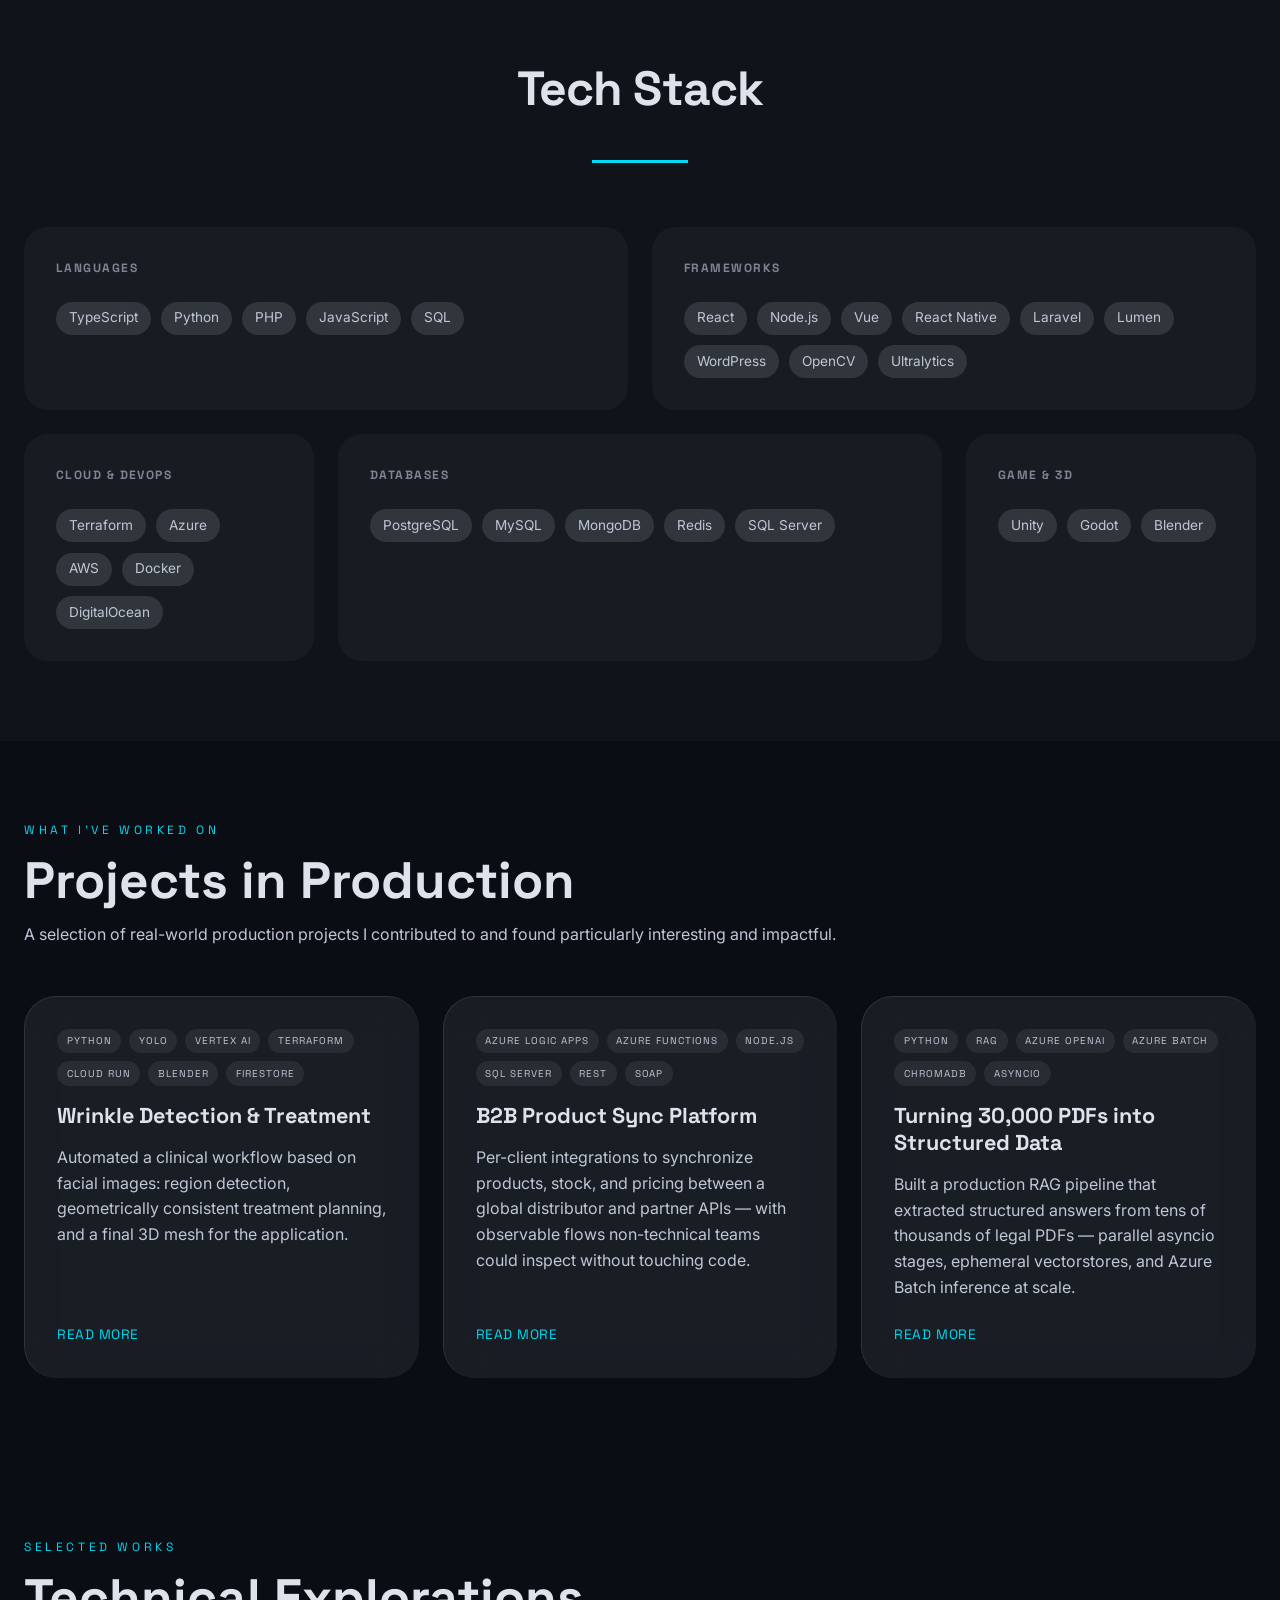
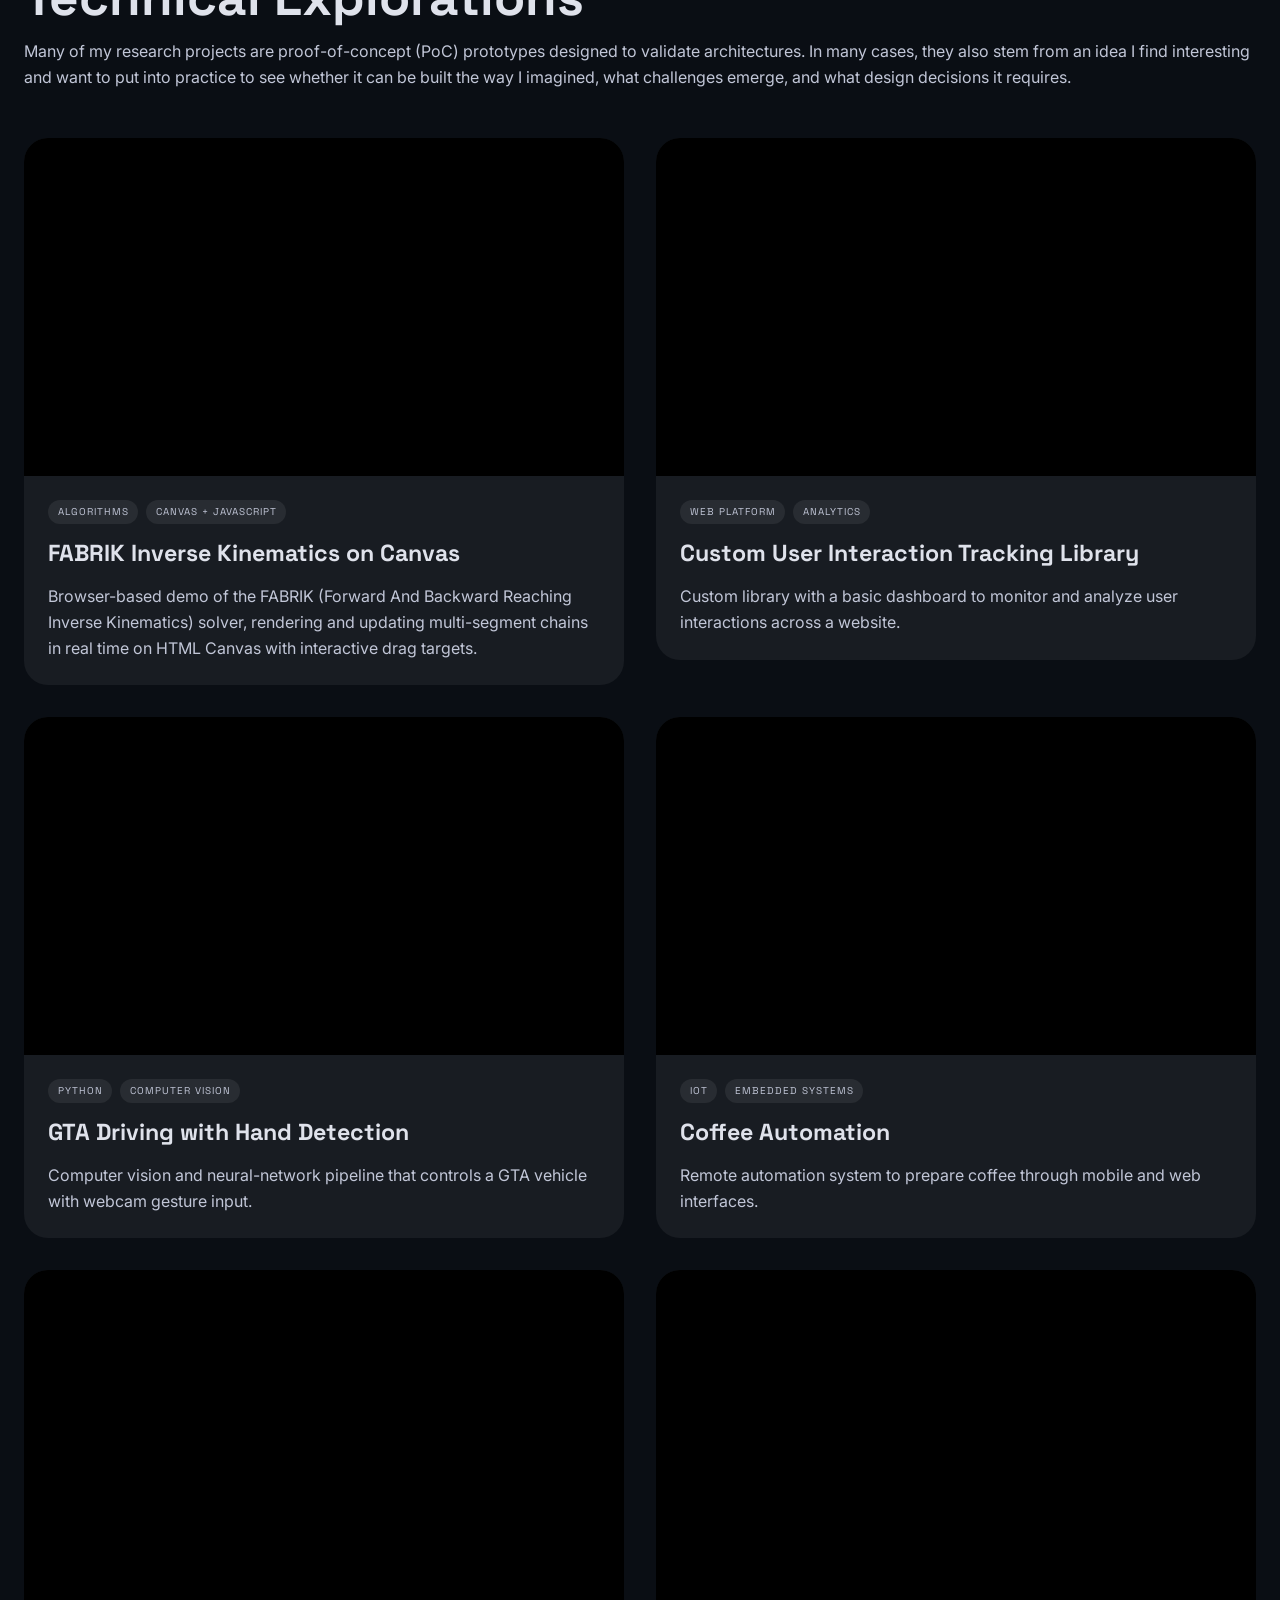
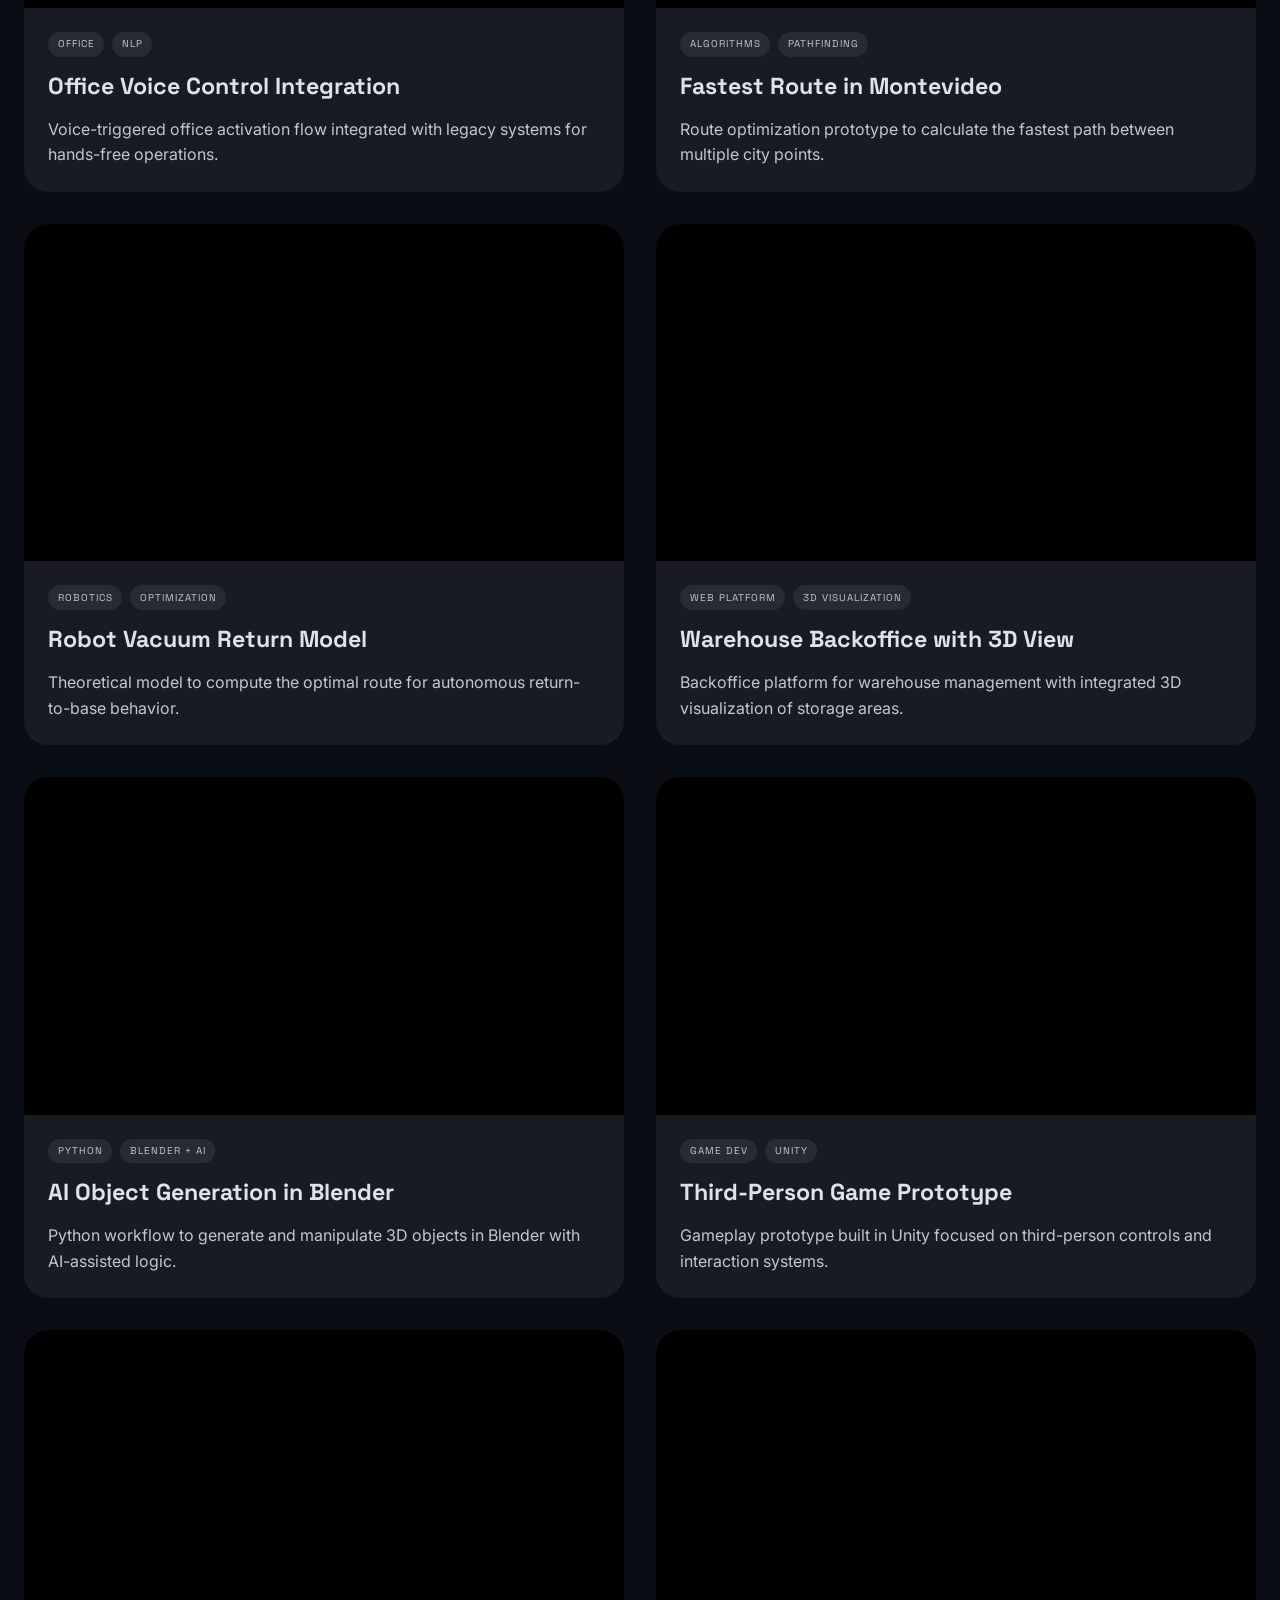
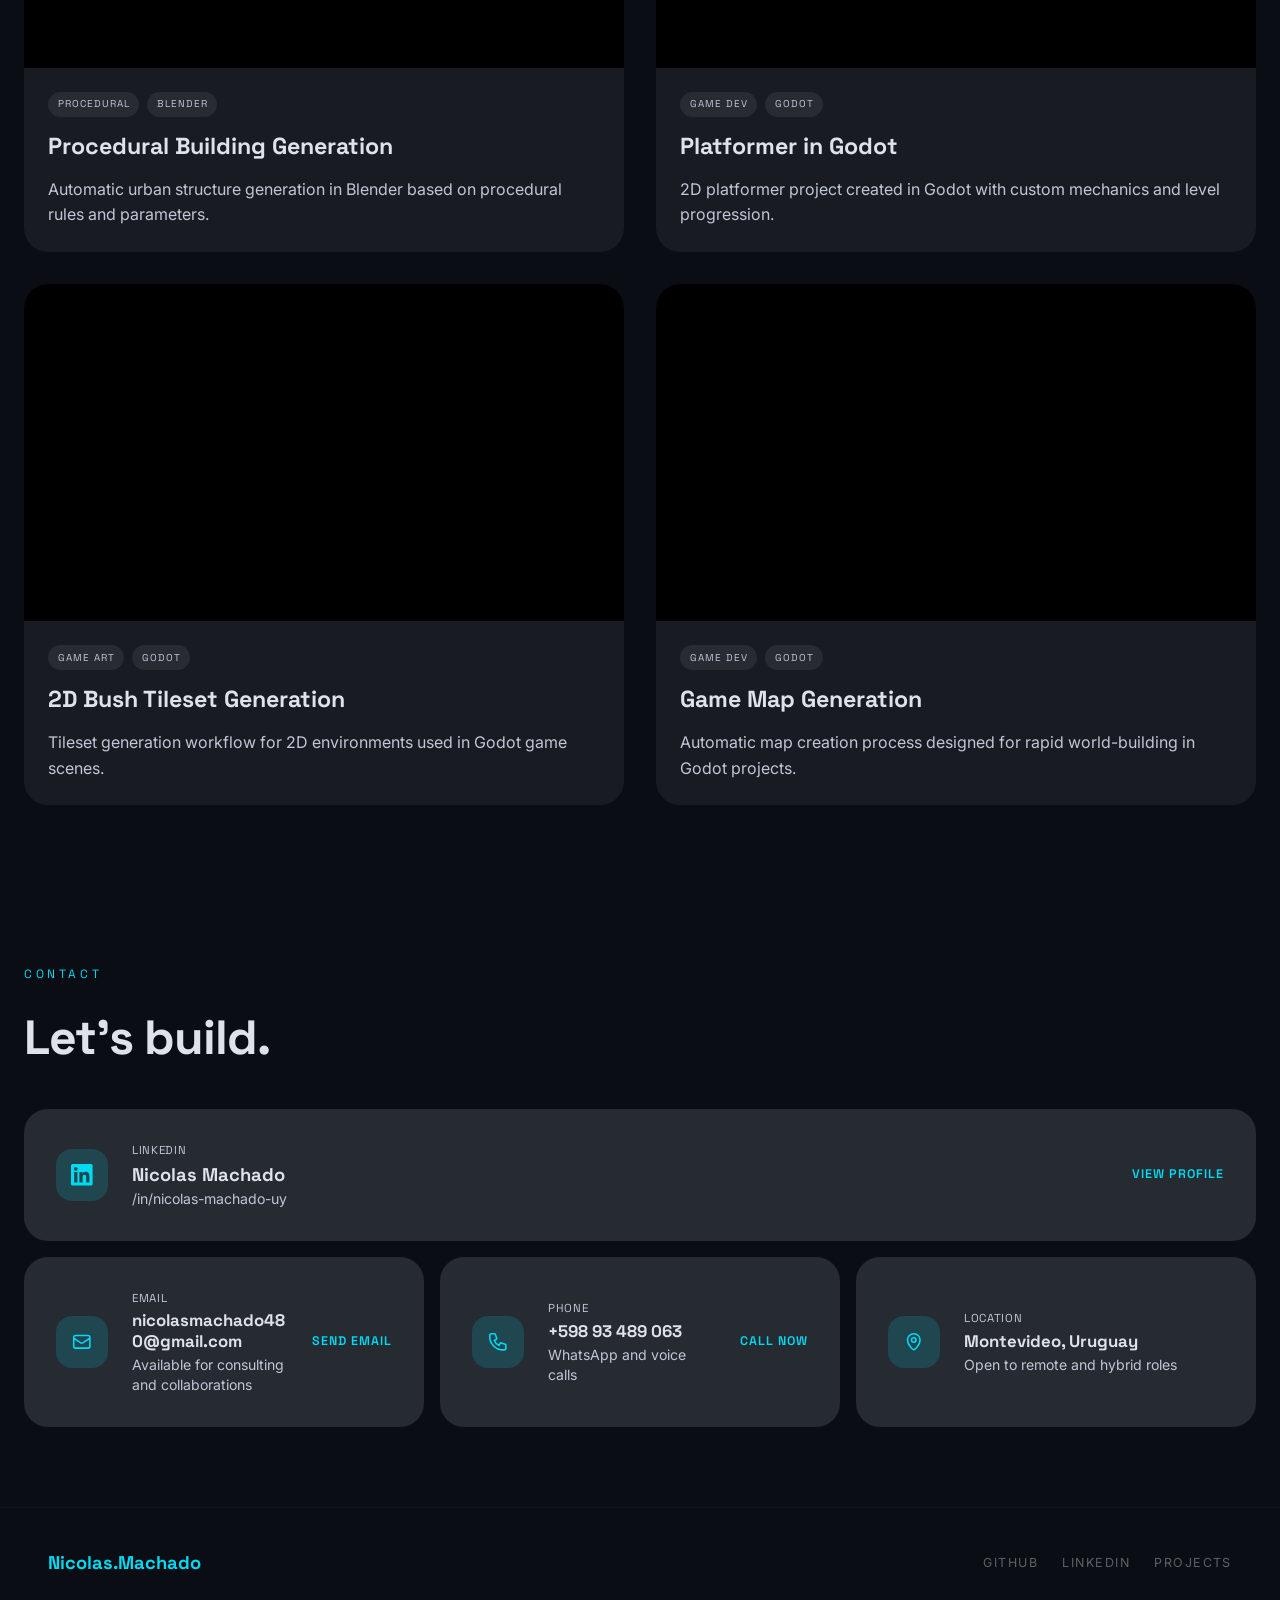
==== commit b5acc786: "Add redirects, robots.txt, sitemap.xml, and new project pages - Created a new `_redirects` file for " ====
--- a/work/b2b-product-sync-platform/index.html
+++ b/work/b2b-product-sync-platform/index.html
@@ -9,7 +9,7 @@
     <link rel="preconnect" href="https://fonts.googleapis.com" />
     <link rel="preconnect" href="https://fonts.gstatic.com" crossorigin />
     <link href="https://fonts.googleapis.com/css2?family=Source+Sans+3:ital,wght@0,400;0,600;0,700;1,400&display=swap" rel="stylesheet" />
-    <script type="module" crossorigin src="/assets/index-BpmAP-QB.js"></script>
+    <script type="module" crossorigin src="/assets/index-DxOSI8QC.js"></script>
     <link rel="stylesheet" crossorigin href="/assets/index-DvrF8vwT.css">
       <link rel="canonical" href="https://nicolasmachado.dev/work/b2b-product-sync-platform" />
       <meta property="og:title" content="B2B Product Sync Platform | Nicolas Machado" />
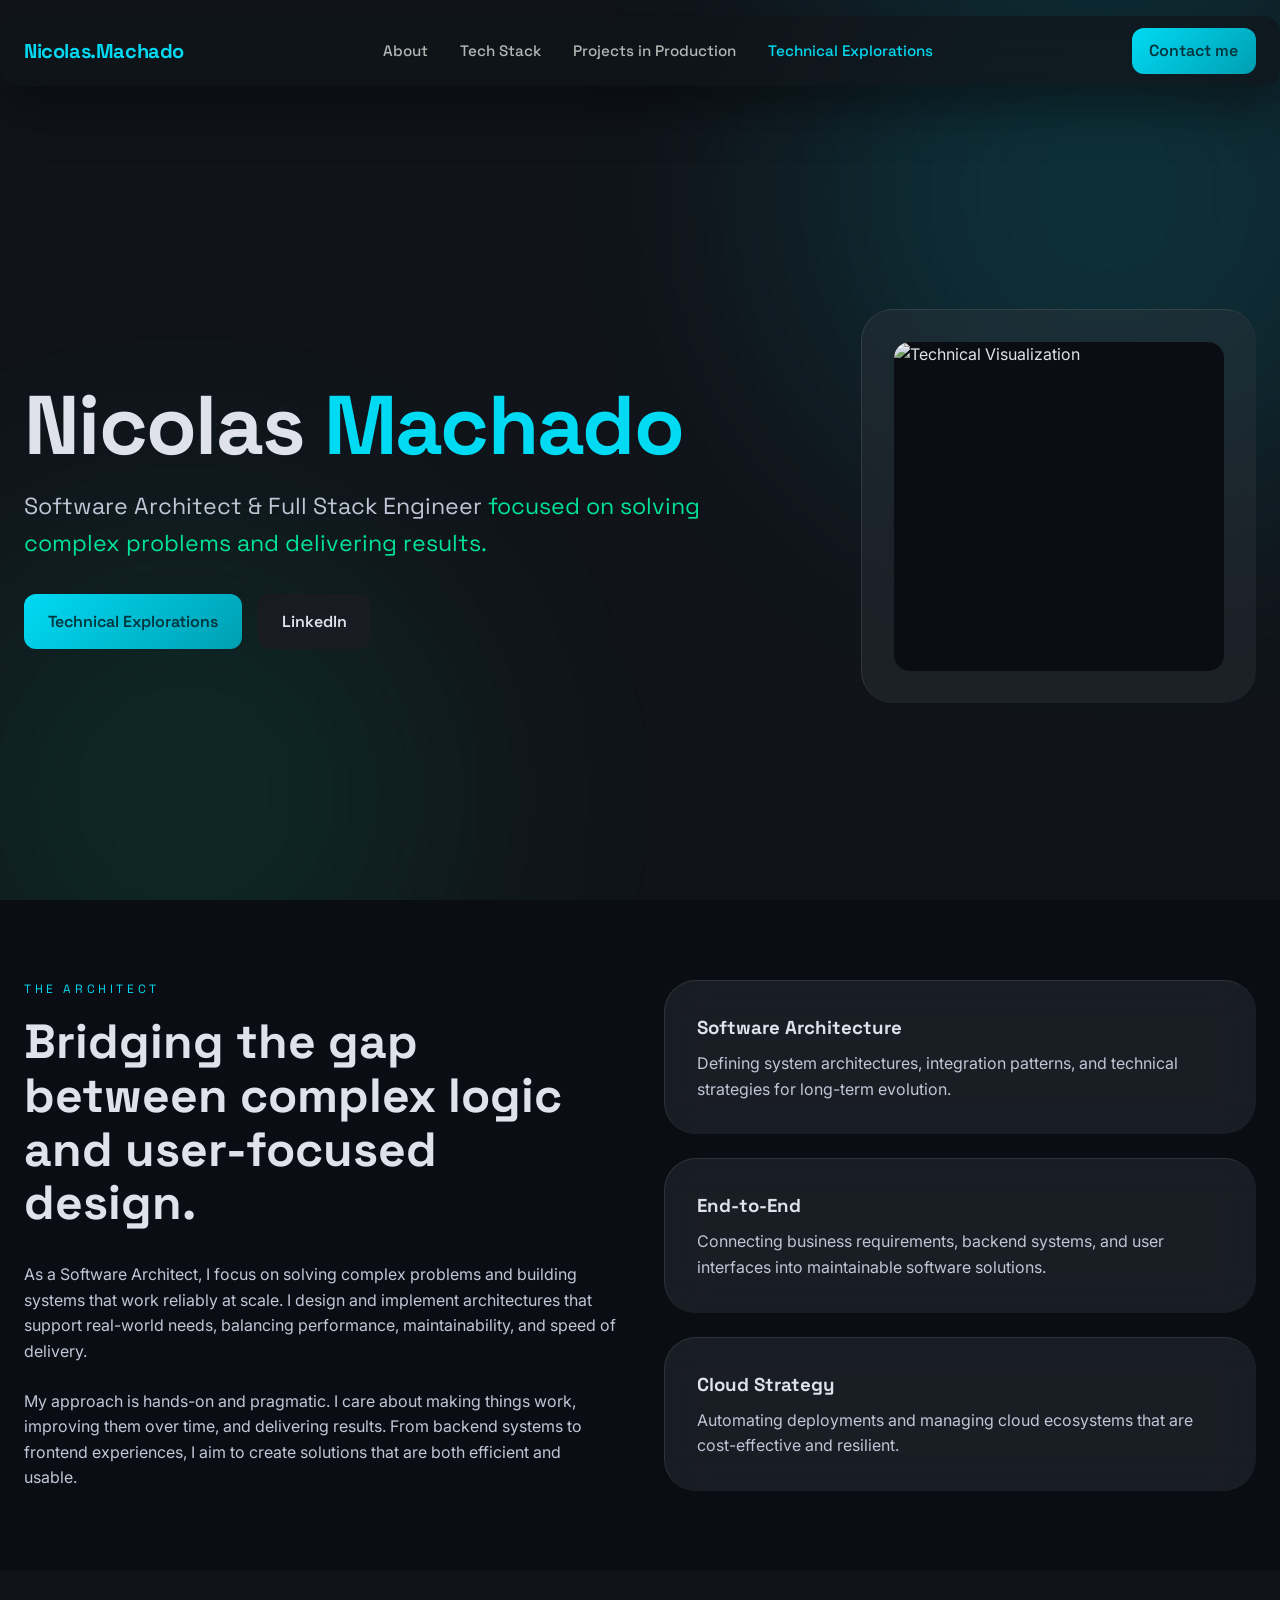
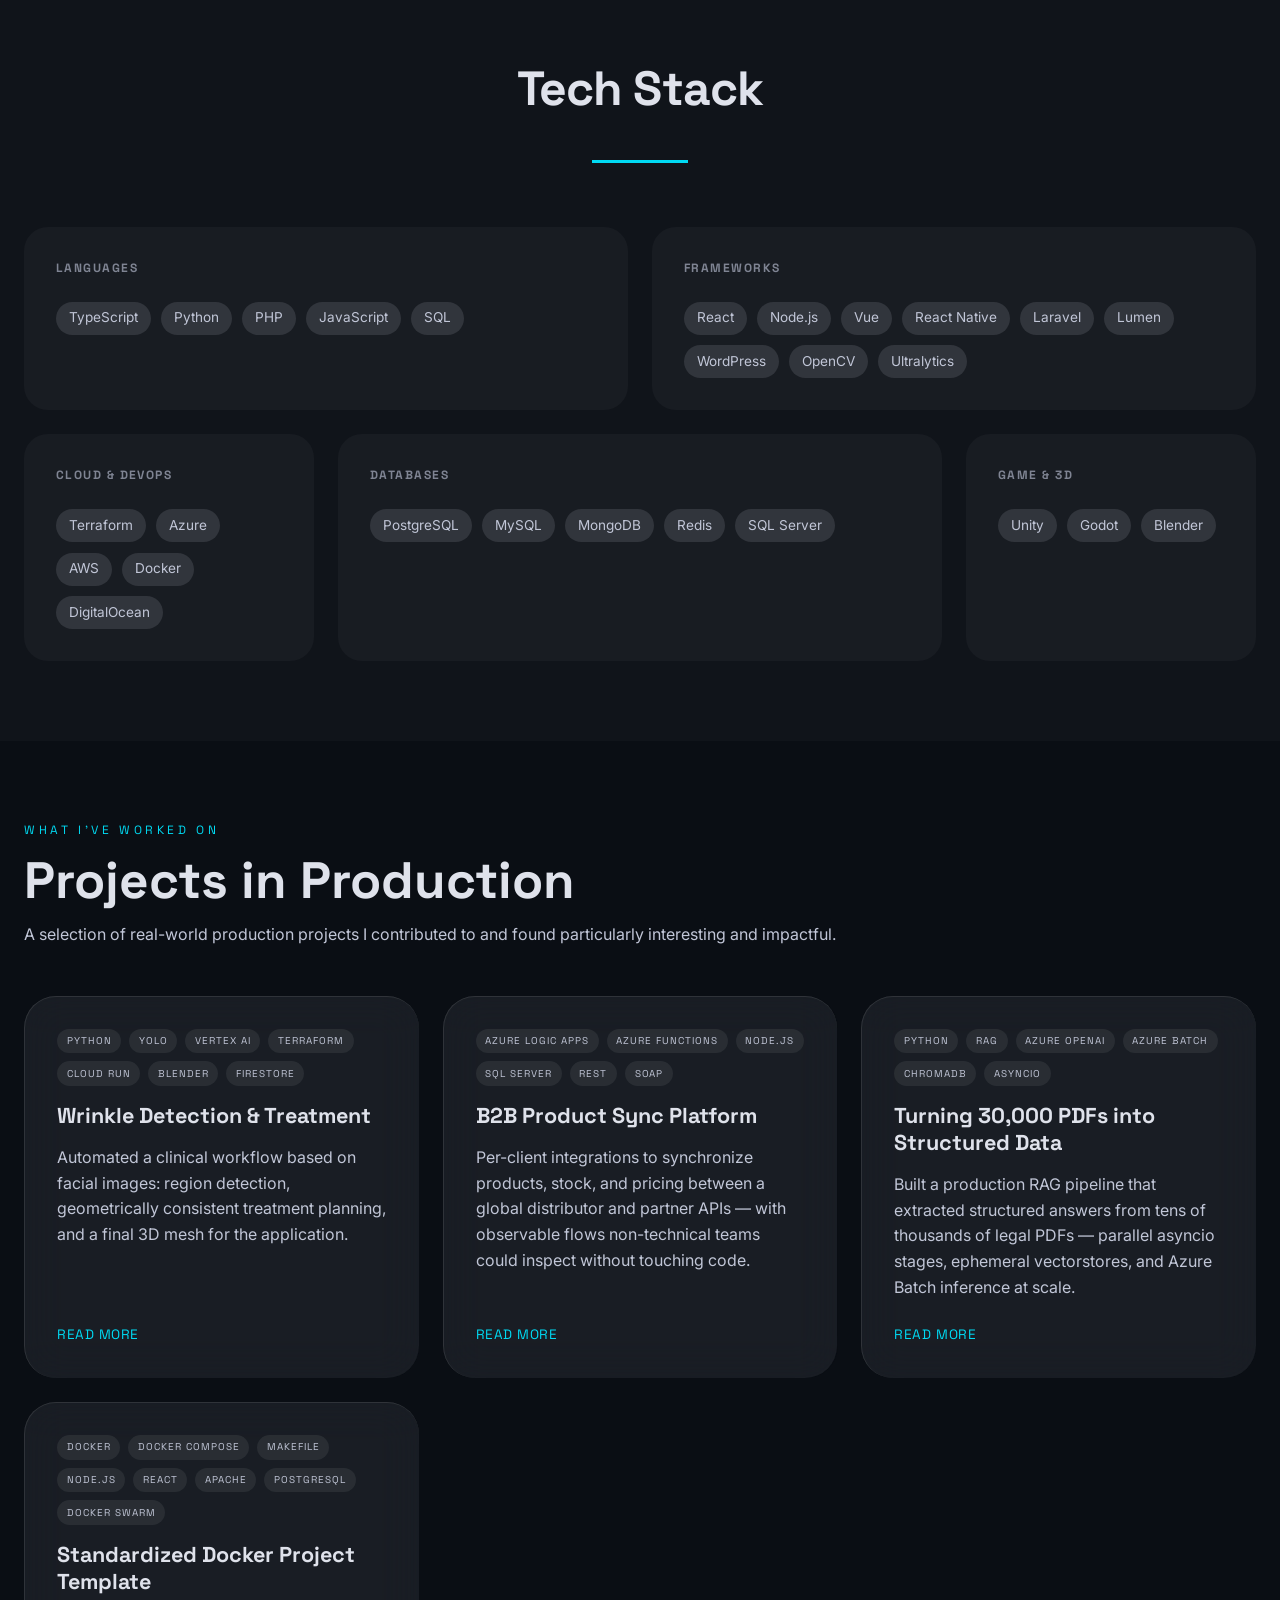
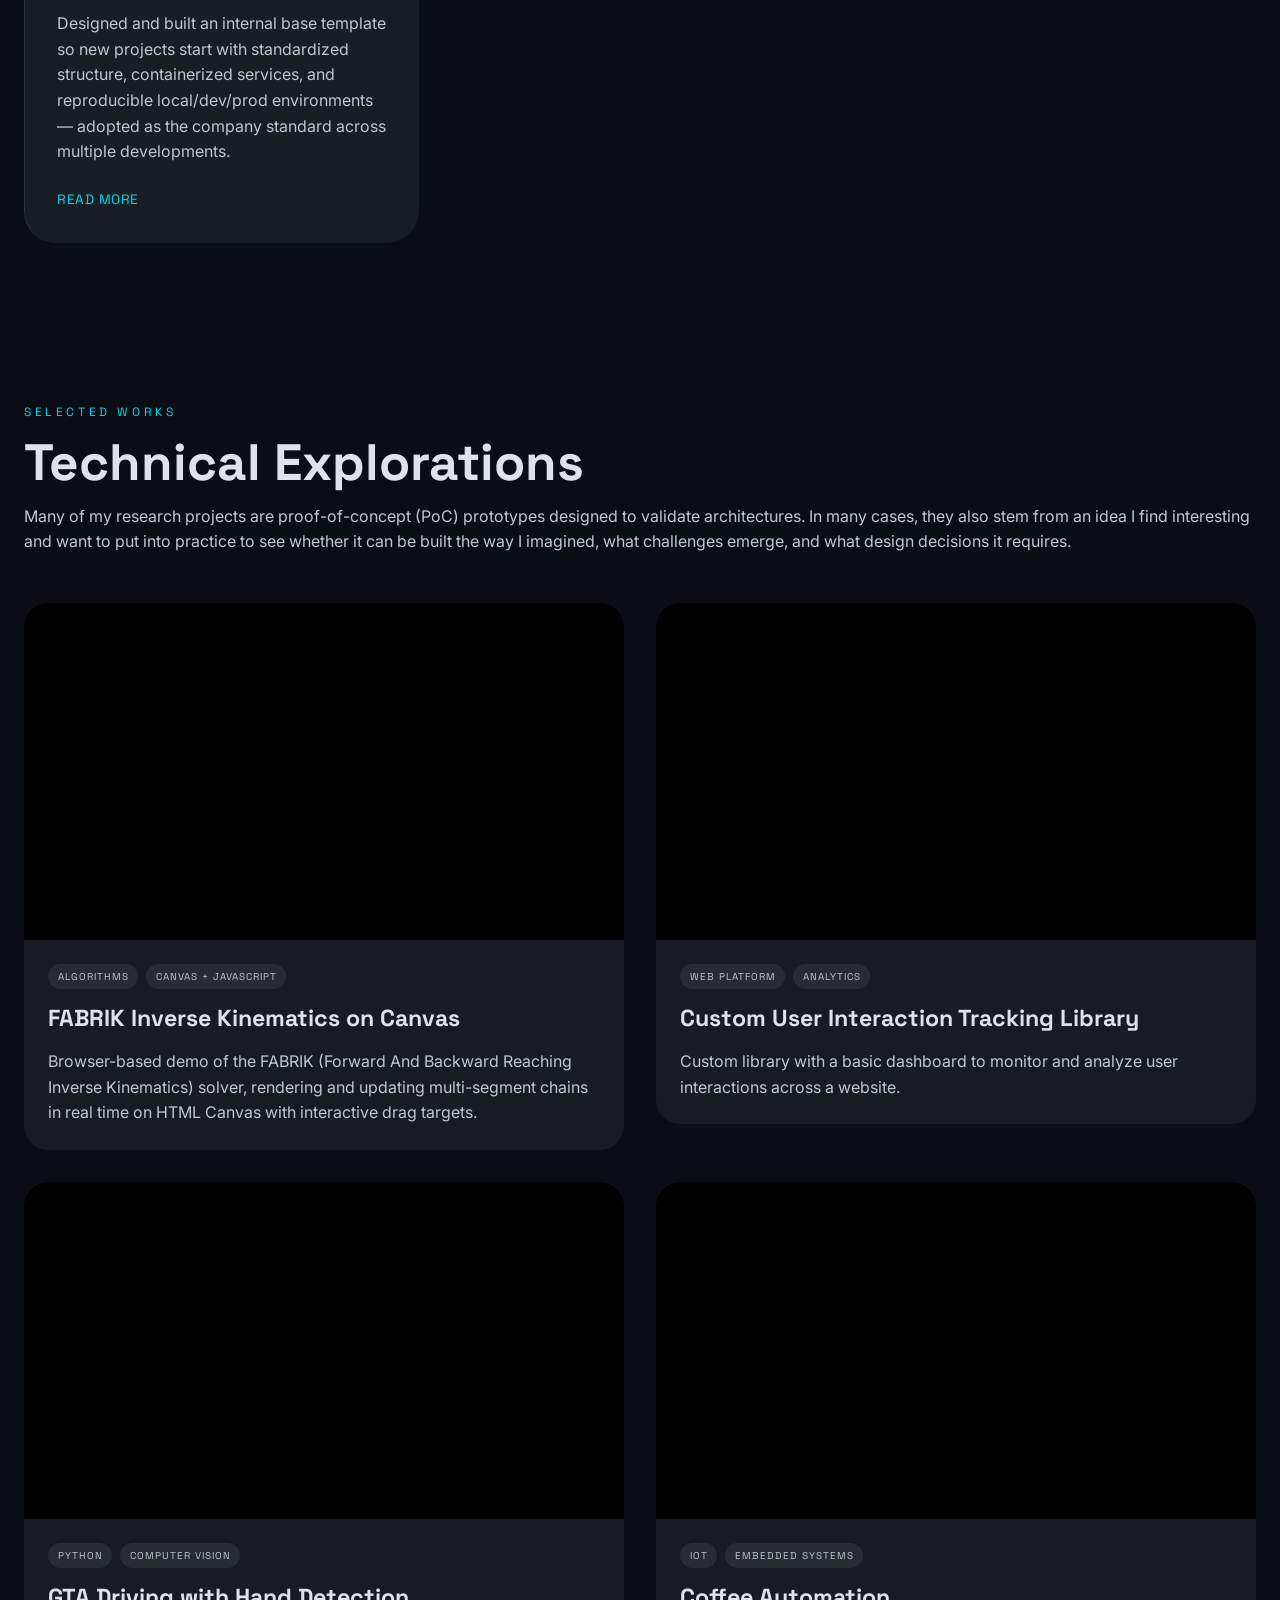
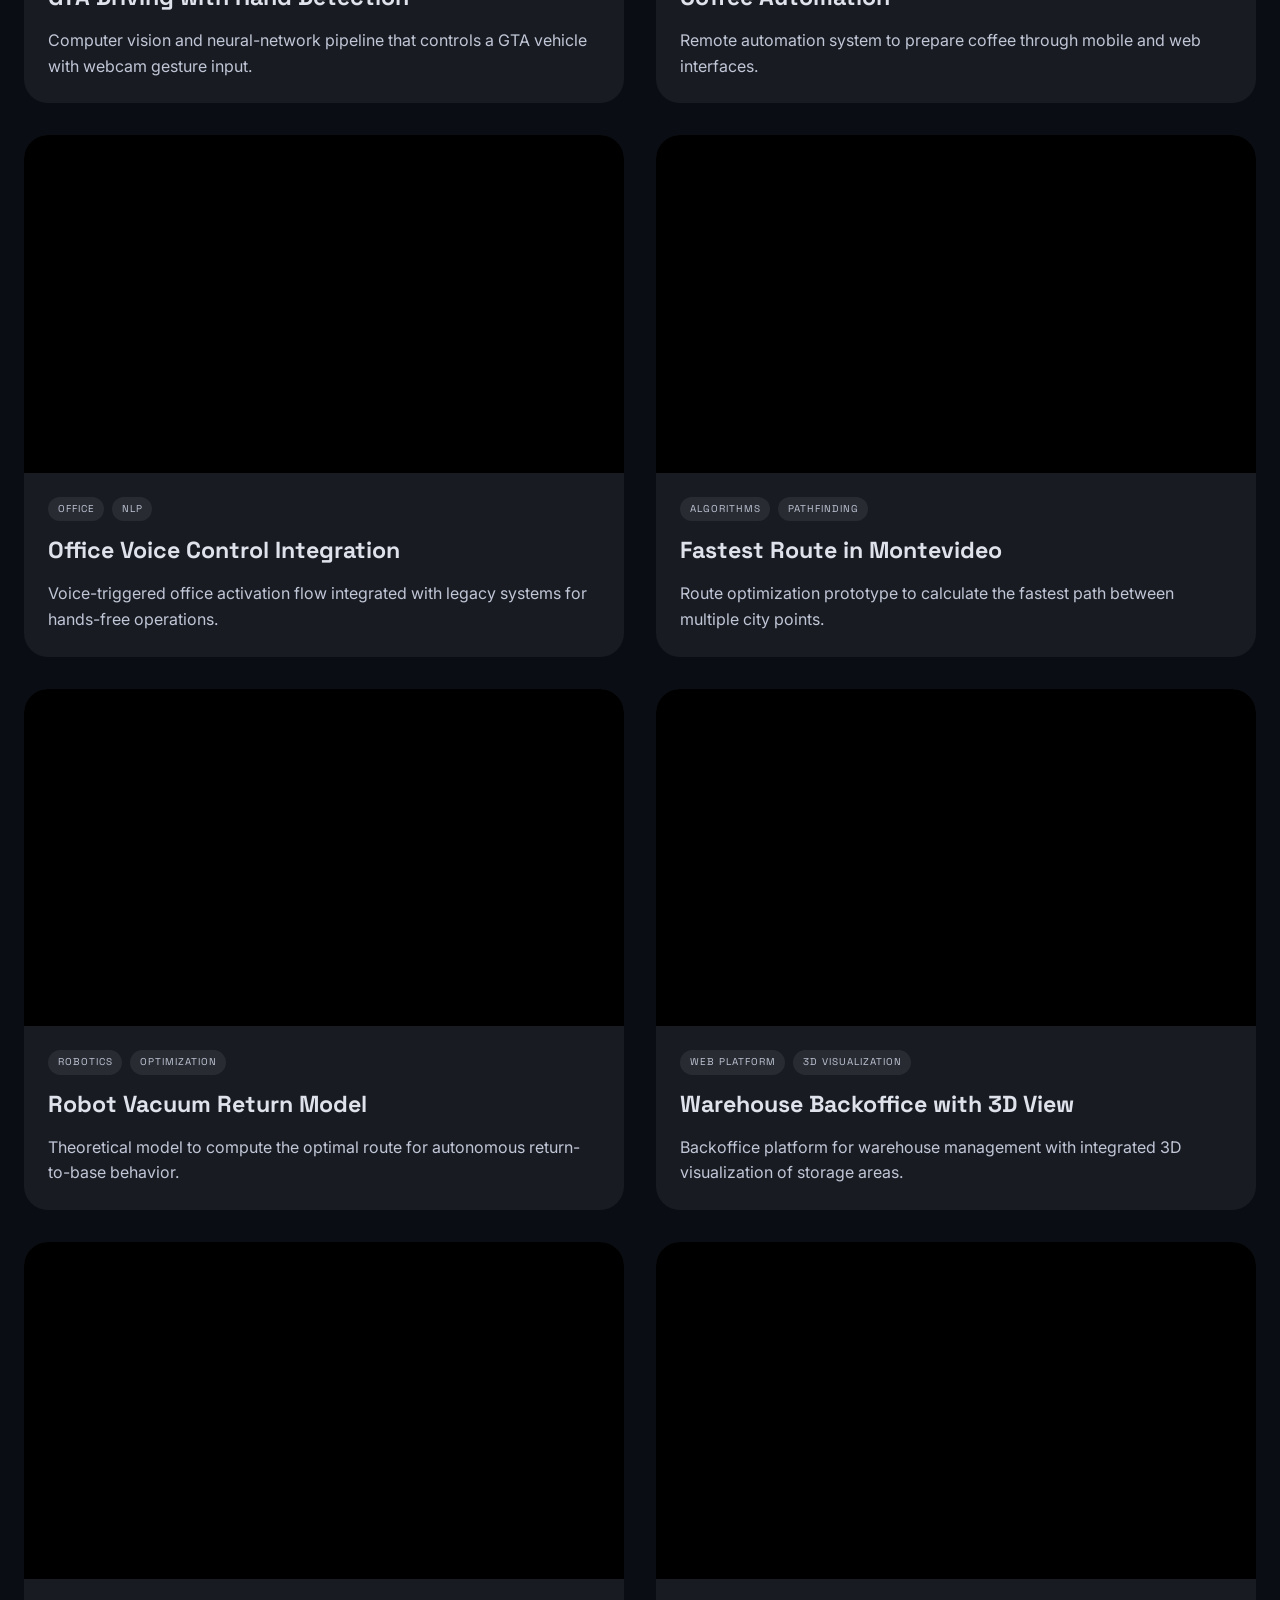
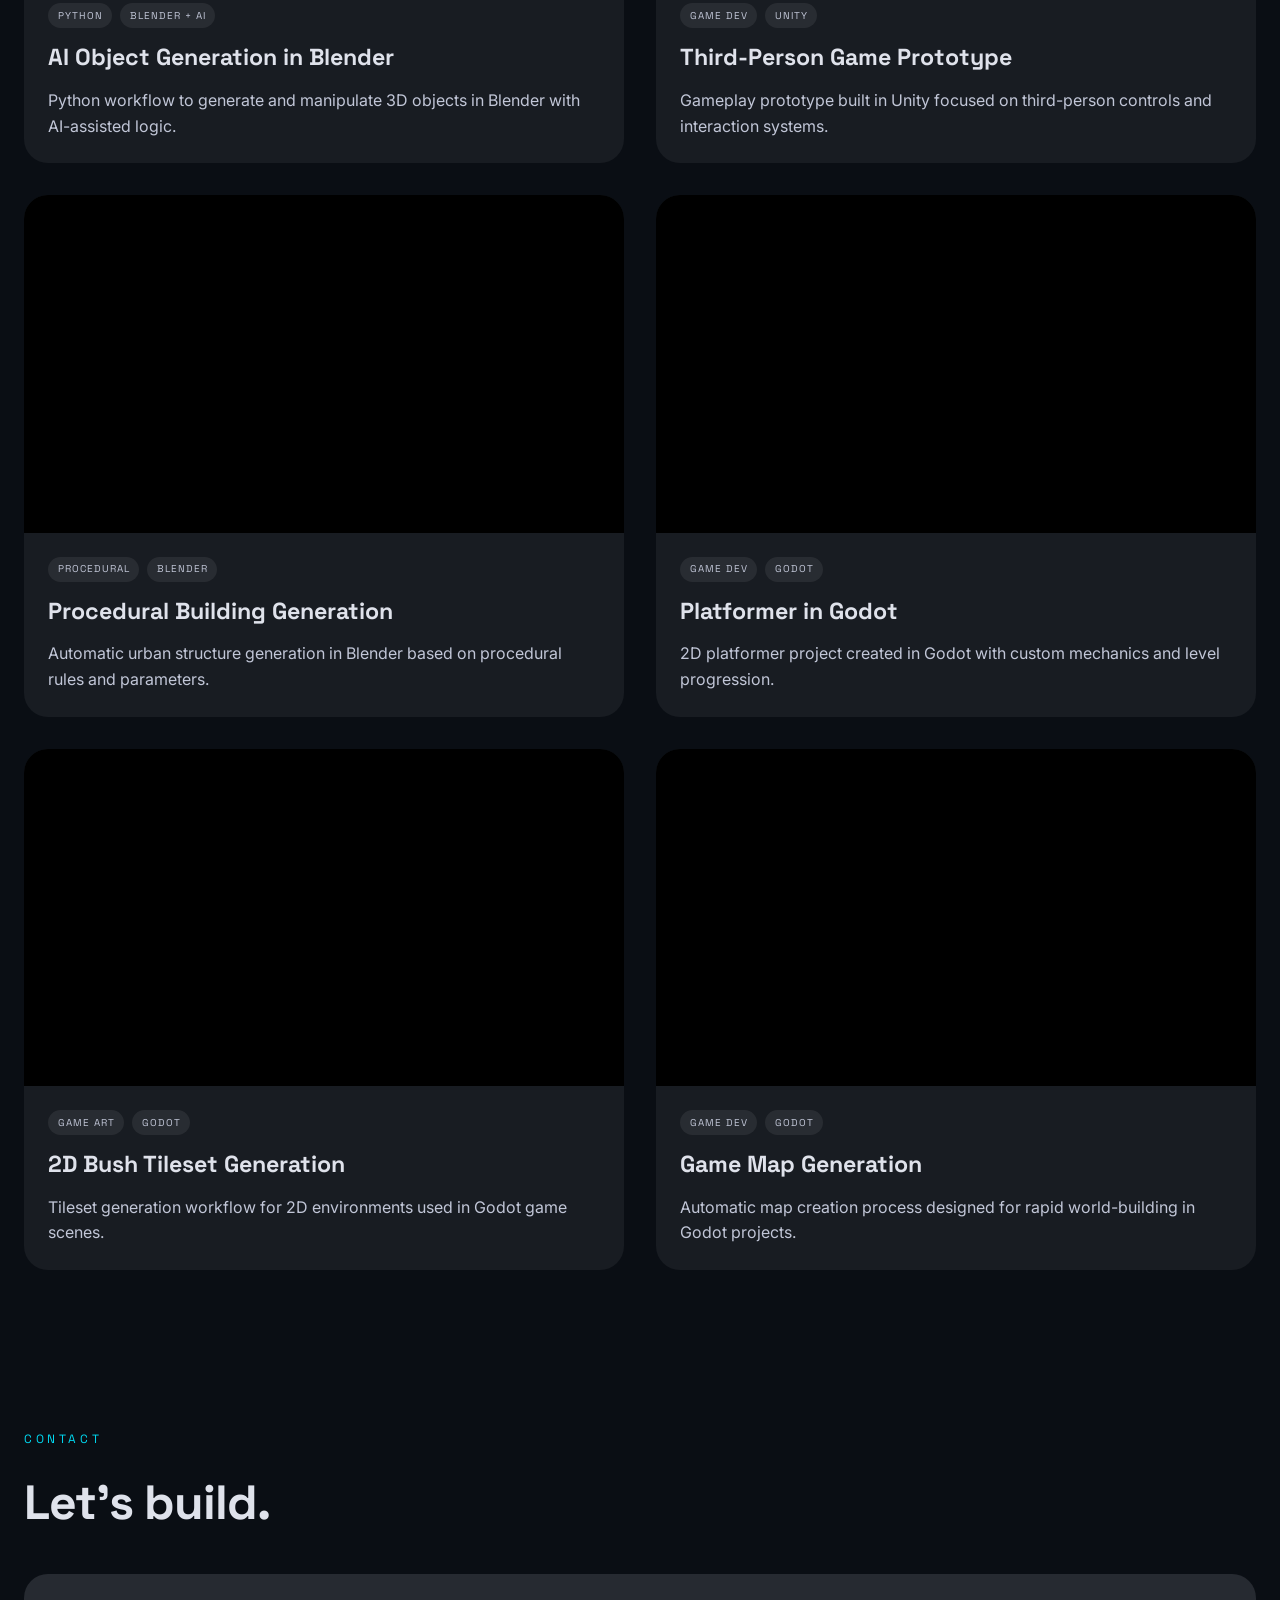
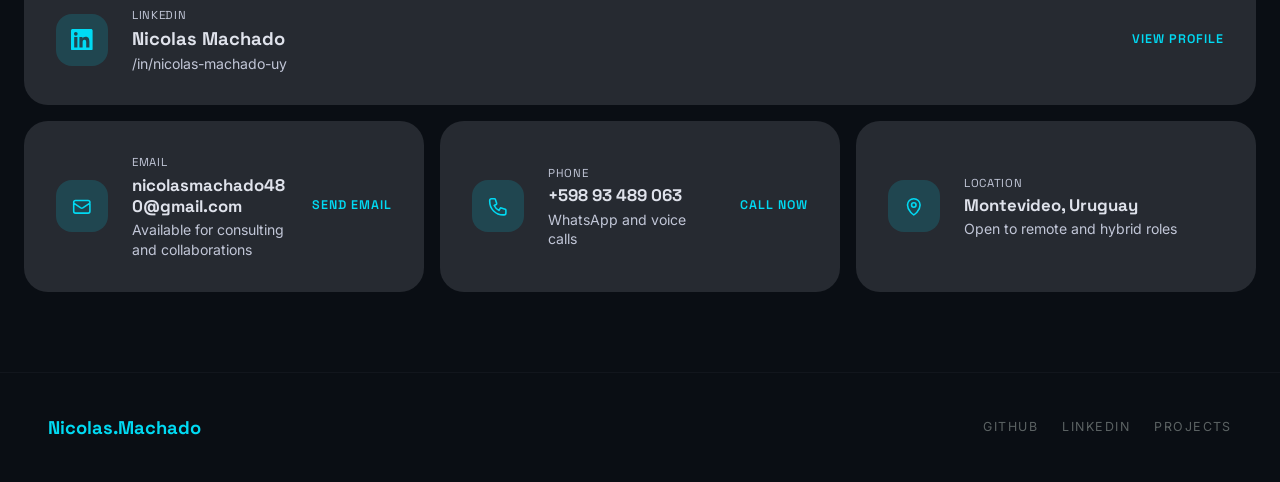
==== commit 77577b04: "Update index.html and sitemap.xml; remove obsolete assets - Updated index.html to reference new Java" ====
--- a/work/b2b-product-sync-platform/index.html
+++ b/work/b2b-product-sync-platform/index.html
@@ -9,8 +9,8 @@
     <link rel="preconnect" href="https://fonts.googleapis.com" />
     <link rel="preconnect" href="https://fonts.gstatic.com" crossorigin />
     <link href="https://fonts.googleapis.com/css2?family=Source+Sans+3:ital,wght@0,400;0,600;0,700;1,400&display=swap" rel="stylesheet" />
-    <script type="module" crossorigin src="/assets/index-DxOSI8QC.js"></script>
-    <link rel="stylesheet" crossorigin href="/assets/index-DvrF8vwT.css">
+    <script type="module" crossorigin src="/assets/index-C1O5crWS.js"></script>
+    <link rel="stylesheet" crossorigin href="/assets/index-WDtTAKxs.css">
       <link rel="canonical" href="https://nicolasmachado.dev/work/b2b-product-sync-platform" />
       <meta property="og:title" content="B2B Product Sync Platform | Nicolas Machado" />
     <meta property="og:description" content="Per-client integrations to synchronize products, stock, and pricing between a global distributor and partner APIs — with observable flows non-technical teams could inspect without touching code." />
--- a/assets/index-WDtTAKxs.css
+++ b/assets/index-WDtTAKxs.css
@@ -0,0 +1 @@
+@import"https://fonts.googleapis.com/css2?family=Inter:wght@300;400;500;600;700&family=Space+Grotesk:wght@300;400;500;600;700&display=swap";:root{--background: #10141a;--surface: #10141a;--surface-lowest: #0a0e14;--surface-low: #181c22;--surface-high: #262a31;--surface-highest: #31353c;--on-surface: #dfe2eb;--on-surface-variant: #c1c6d7;--primary: #00daf3;--primary-container: #009fb2;--secondary: #f4fff5;--secondary-dim: #00e297;--outline: #8b90a0;--outline-variant: #414754;--font-display: "Space Grotesk", system-ui, sans-serif;--font-body: "Inter", system-ui, sans-serif;--radius-sm: .5rem;--radius-md: 1rem;--radius-lg: 1.5rem;--radius-xl: 2rem;--radius-pill: 9999px;--space-2: .5rem;--space-3: .75rem;--space-4: 1rem;--space-6: 1.5rem;--space-8: 2rem;--space-10: 2.5rem;--space-12: 3rem;--space-16: 4rem;--space-20: 5rem;--content-max: 1280px;--shadow-ambient: 0 24px 48px rgba(0, 0, 0, .4);--transition: .2s ease-out}html{scroll-behavior:smooth}*,*:before,*:after{box-sizing:border-box}body{margin:0;font-family:var(--font-body);font-size:1rem;line-height:1.6;color:var(--on-surface);background:var(--background);position:relative;overflow-x:hidden}a{color:inherit;text-decoration:none;transition:color var(--transition),transform var(--transition),opacity var(--transition)}img{display:block;max-width:100%}.header{position:fixed;top:0;inset-inline:0;z-index:20;display:flex;align-items:center;justify-content:space-between;max-width:var(--content-max);margin:0 auto;margin-top:var(--space-4);padding:var(--space-3) var(--space-6);background:#10141ab3;-webkit-backdrop-filter:blur(20px);backdrop-filter:blur(20px);border-radius:var(--radius-md);box-shadow:var(--shadow-ambient)}.header__brand{font-family:var(--font-display);font-size:1.25rem;font-weight:700;letter-spacing:-.02em;color:var(--primary)}.header__nav{display:none}.header__links{display:flex;align-items:center;gap:var(--space-8);margin:0;padding:0;list-style:none}.header__link{font-family:var(--font-display);font-size:.95rem;font-weight:500;color:color-mix(in srgb,var(--secondary) 70%,transparent)}.header__link:hover,.header__link--active{color:var(--primary)}.header__cta{display:none}@media(min-width:768px){.header__nav{display:block}.header__cta{display:inline-flex;padding:.65rem 1.1rem;border-radius:.75rem;font-family:var(--font-display);font-weight:600;color:#00363d;background:linear-gradient(135deg,var(--primary),var(--primary-container))}}.main{position:relative;z-index:1}.section__title{margin:0 0 var(--space-8);font-family:var(--font-display);font-size:clamp(2rem,5vw,3rem);letter-spacing:-.02em}.container{width:min(calc(100% - 3rem),var(--content-max));margin-inline:auto}.hero{position:relative;min-height:100vh;display:flex;align-items:center;padding-top:7rem;background:var(--surface);overflow:hidden}.grid-pattern{position:absolute;top:0;right:0;bottom:0;left:0;background-image:radial-gradient(circle,color-mix(in srgb,var(--outline) 25%,transparent) 1px,transparent 1px);background-size:16px 16px;opacity:.22;pointer-events:none}.hero__orb{position:absolute;border-radius:var(--radius-pill);filter:blur(120px)}.hero__orb--a{width:600px;height:600px;top:-12%;right:-10%;background:color-mix(in srgb,var(--primary) 14%,transparent)}.hero__orb--b{width:500px;height:500px;bottom:-16%;left:-5%;background:color-mix(in srgb,var(--secondary-dim) 10%,transparent)}.hero__inner{position:relative;width:min(calc(100% - 3rem),var(--content-max));margin-inline:auto;display:grid;gap:var(--space-12);align-items:center;z-index:1}@media(min-width:1024px){.hero__inner{grid-template-columns:8fr 4fr}}.hero__badge{display:inline-flex;align-items:center;gap:var(--space-3);padding:.35rem .7rem;background:color-mix(in srgb,var(--surface-highest) 55%,transparent);border-radius:var(--radius-pill)}.hero__dot{width:.5rem;height:.5rem;border-radius:var(--radius-pill);background:var(--primary);box-shadow:0 0 10px color-mix(in srgb,var(--primary) 40%,transparent)}.hero__badge-text{margin:0;text-transform:uppercase;letter-spacing:.18em;color:var(--primary);font-family:var(--font-display);font-size:.65rem}.hero__name{margin:var(--space-6) 0 var(--space-6);font-family:var(--font-display);font-size:clamp(2.75rem,8vw,5.2rem);font-weight:700;line-height:.92;letter-spacing:-.02em}.hero__name span{color:var(--primary)}.hero__role{margin:0 0 var(--space-8);max-width:680px;color:var(--on-surface-variant);font-size:clamp(1.05rem,2.3vw,1.45rem);font-family:var(--font-display);font-weight:400}.hero__role-accent{color:var(--secondary-dim)}.hero__actions{display:flex;flex-wrap:wrap;gap:var(--space-4)}.button-primary,.button-secondary{display:inline-flex;align-items:center;justify-content:center;padding:.9rem 1.5rem;border-radius:.75rem;font-weight:600;font-family:var(--font-display);transition:all var(--transition)}.button-primary{background:linear-gradient(135deg,var(--primary),var(--primary-container));color:#00363d}.button-primary:hover{transform:translateY(-2px);filter:brightness(1.05)}.button-secondary{background:var(--surface-low);color:var(--on-surface)}.button-secondary:hover{background:var(--surface-high)}.hero__panel-wrap{display:none}@media(min-width:1024px){.hero__panel-wrap{display:block}}.glass-card{border-radius:var(--radius-xl);background:#31353c66;-webkit-backdrop-filter:blur(20px);backdrop-filter:blur(20px);border-top:1px solid rgba(255,255,255,.1);border-left:1px solid rgba(255,255,255,.1)}.hero__panel{position:relative;overflow:hidden;aspect-ratio:1 / 1;padding:var(--space-8)}.hero__panel-media{height:100%;border-radius:var(--radius-md);overflow:hidden;position:relative;background:var(--surface-lowest)}.hero__panel-media img{width:100%;height:100%;object-fit:cover;opacity:1;filter:grayscale(50%)}.hero__panel-overlay{position:absolute;inset:auto var(--space-6) var(--space-6) var(--space-6);padding:var(--space-4);border-radius:.65rem;background:#10141acc;-webkit-backdrop-filter:blur(8px);backdrop-filter:blur(8px)}.hero__panel-label{margin:0 0 var(--space-2);text-transform:uppercase;font-family:var(--font-display);letter-spacing:.15em;font-size:.62rem;color:var(--secondary-dim)}.hero__bar{width:100%;height:.3rem;border-radius:var(--radius-pill);background:color-mix(in srgb,white 10%,transparent);overflow:hidden;position:relative}.hero__bar:after{content:"";position:absolute;top:0;right:0;bottom:0;left:0;width:42%;background:var(--primary);border-radius:var(--radius-pill);animation:heroBarLoading 2.2s ease-in-out infinite;box-shadow:0 0 12px color-mix(in srgb,var(--primary) 45%,transparent)}@keyframes heroBarLoading{0%{transform:translate(-120%);opacity:.55}45%{opacity:1}to{transform:translate(240%);opacity:.7}}.section{padding-block:var(--space-20)}.section--low{background:var(--surface-lowest)}.section--surface{background:var(--surface)}.section--contact{background:var(--surface-lowest)}.eyebrow{margin:0 0 var(--space-4);text-transform:uppercase;letter-spacing:.3em;color:var(--primary);font-family:var(--font-display);font-size:.75rem}.about__layout{display:grid;gap:var(--space-12)}@media(min-width:1024px){.about__layout{grid-template-columns:1fr 1fr}}.about__heading{margin:0 0 var(--space-8);font-family:var(--font-display);font-size:clamp(2rem,5vw,3rem);line-height:1.12}.about__heading em{font-weight:300;font-style:italic}.about__text{color:var(--on-surface-variant);margin:0}.about__text+.about__text{margin-top:var(--space-6)}.about__cards{display:grid;gap:var(--space-6)}.about-card{padding:var(--space-8)}.about-card h3{margin:0 0 var(--space-2);font-family:var(--font-display)}.about-card p{margin:0;color:var(--on-surface-variant)}.skills__header{text-align:center;margin-bottom:var(--space-16)}.skills__header-line{width:6rem;height:.18rem;margin:.75rem auto 0;background:var(--primary)}.skills__grid{display:grid;gap:var(--space-6)}@media(min-width:768px){.skills__grid--bento{grid-template-columns:repeat(2,1fr)}.skill-panel--languages,.skill-panel--frameworks,.skill-panel--databases{grid-column:span 2}}@media(min-width:1200px){.skills__grid--bento{grid-template-columns:repeat(4,1fr)}.skill-panel--languages,.skill-panel--frameworks{grid-column:span 2}.skill-panel--cloud{grid-column:span 1}.skill-panel--databases{grid-column:span 2}.skill-panel--creative{grid-column:span 1}}.skill-panel{padding:var(--space-8);background:var(--surface-low);border-radius:var(--radius-lg)}.skill-panel h3{margin:0 0 var(--space-6);color:color-mix(in srgb,var(--outline) 90%,transparent);text-transform:uppercase;letter-spacing:.12em;font-family:var(--font-display);font-size:.75rem}.chip-list{display:flex;flex-wrap:wrap;gap:.65rem}.chip{padding:.35rem .8rem;border-radius:var(--radius-pill);background:var(--surface-highest);color:var(--on-surface-variant);font-size:.85rem}.works__header{display:flex;flex-wrap:wrap;align-items:end;justify-content:space-between;gap:var(--space-8);margin-bottom:var(--space-12)}.works__header>div{width:100%}.works__header p{margin:0}.works__header h2{margin:0;font-family:var(--font-display);font-size:clamp(2rem,5vw,3.2rem)}.works__description{color:var(--on-surface-variant);margin:var(--space-6) 0 0;width:100%;line-height:1.6}.videos__grid{display:grid;gap:var(--space-8)}@media(min-width:1024px){.videos__grid{grid-template-columns:repeat(2,1fr)}}.video-card{background:var(--surface-low);border-radius:var(--radius-lg);overflow:hidden;transition:background var(--transition),transform var(--transition)}.video-card:hover{background:var(--surface-high);transform:translateY(-4px)}.video-card__tags{display:flex;flex-wrap:wrap;gap:var(--space-2);margin:0 0 var(--space-4)}.video-card__tag{padding:.28rem .6rem;border-radius:var(--radius-pill);background:color-mix(in srgb,white 7%,transparent);color:var(--on-surface-variant);font-family:var(--font-display);font-size:.62rem;text-transform:uppercase;letter-spacing:.1em}.video-card__content{padding:var(--space-6)}.video-card__wrapper{position:relative;width:100%;aspect-ratio:16 / 9;background:#000}.video-card__iframe{position:absolute;top:0;left:0;width:100%;height:100%;border:0}.video-card__title{margin:0 0 var(--space-4);font-family:var(--font-display);font-size:1.45rem;line-height:1.2}.video-card__description{margin:0;color:var(--on-surface-variant)}.production__grid{display:grid;gap:var(--space-6)}.production__grid:has(>:only-child){grid-template-columns:1fr;max-width:36rem}@media(min-width:768px){.production__grid{grid-template-columns:repeat(2,1fr)}}@media(min-width:1200px){.production__grid{grid-template-columns:repeat(3,1fr)}}.production-card{display:flex;flex-direction:column;padding:var(--space-8);min-height:100%;transition:background var(--transition),transform var(--transition)}.production-card:hover{background:#31353ca6;transform:translateY(-4px)}.production-card__tags{display:flex;flex-wrap:wrap;gap:var(--space-2);margin:0 0 var(--space-4)}.production-card__tag{padding:.28rem .6rem;border-radius:var(--radius-pill);background:color-mix(in srgb,white 7%,transparent);color:var(--on-surface-variant);font-family:var(--font-display);font-size:.62rem;text-transform:uppercase;letter-spacing:.1em}.production-card__title{margin:0 0 var(--space-4);font-family:var(--font-display);font-size:1.35rem;line-height:1.25}.production-card__teaser{margin:0;flex:1;color:var(--on-surface-variant);line-height:1.6}.production-card__link{margin-top:var(--space-6);color:var(--primary);font-family:var(--font-display);font-size:.85rem;letter-spacing:.04em;text-transform:uppercase}.project-detail{padding-top:calc(var(--space-20) + 4rem)}.floating-actions{position:fixed;right:var(--space-4);bottom:var(--space-6);z-index:19;display:flex;flex-direction:column;align-items:flex-end;gap:var(--space-3)}.floating-actions__btn{display:inline-flex;align-items:center;justify-content:center;gap:var(--space-2);min-width:3rem;min-height:3rem;padding:var(--space-3);border:1px solid var(--outline-variant);border-radius:var(--radius-pill);background:#10141ad9;-webkit-backdrop-filter:blur(20px);backdrop-filter:blur(20px);box-shadow:var(--shadow-ambient);color:var(--on-surface);font-family:var(--font-display);font-size:.8rem;font-weight:500;letter-spacing:.04em;text-transform:uppercase;cursor:pointer;transition:color var(--transition),border-color var(--transition),background var(--transition),transform var(--transition)}.floating-actions__btn:hover{color:var(--primary);border-color:color-mix(in srgb,var(--primary) 50%,var(--outline-variant));background:#181c22f2;transform:translateY(-2px)}.floating-actions__label{display:none}button.floating-actions__btn{-webkit-appearance:none;-moz-appearance:none;appearance:none}@media(min-width:768px){.floating-actions{right:var(--space-6);bottom:var(--space-8)}.floating-actions a.floating-actions__btn{padding-inline:var(--space-4)}.floating-actions__label{display:inline}}.project-detail__header{max-width:48rem;margin-bottom:var(--space-12)}.project-detail__title{margin:0 0 var(--space-6);font-family:var(--font-display);font-size:clamp(2rem,5vw,3rem);line-height:1.12}.project-detail__role{margin:calc(var(--space-4) * -1) 0 var(--space-6);color:var(--on-surface-variant);font-size:.95rem;line-height:1.5}.project-detail__github{display:inline-flex;margin-top:var(--space-6);color:var(--primary);font-family:var(--font-display);font-size:.85rem;letter-spacing:.04em;text-transform:uppercase;transition:color .2s ease,transform .2s ease}.project-detail__github:hover{color:var(--secondary-dim);transform:translateY(-2px)}.project-detail__body{display:grid;gap:var(--space-10);max-width:48rem}.project-detail__section:has(.mermaid-diagram-wrap){max-width:100%}.project-detail__section h2{margin:0 0 var(--space-4);font-family:var(--font-display);font-size:1.25rem;color:var(--primary)}.project-detail__section p{margin:0;color:var(--on-surface-variant);line-height:1.7}.project-detail__section p+p{margin-top:var(--space-4)}.project-detail__diagram{margin:var(--space-6) 0 0;padding:var(--space-6);overflow-x:auto;border-radius:var(--radius-md);background:var(--surface-low);color:var(--on-surface-variant);font-family:ui-monospace,Cascadia Code,Consolas,monospace;font-size:.8rem;line-height:1.6;white-space:pre}.mermaid-diagram-wrap{margin-top:var(--space-6);border-radius:var(--radius-md);background:var(--surface-low);border:1px solid var(--outline-variant);overflow:hidden}.mermaid-diagram__viewport{position:relative;overflow:hidden;transition:max-height .4s ease}.mermaid-diagram-wrap--collapsed .mermaid-diagram__viewport{max-height:11rem}.mermaid-diagram-wrap--expanded .mermaid-diagram__viewport{max-height:5000px}.mermaid-diagram__canvas{padding:var(--space-4) var(--space-6);transition:transform .4s ease;transform-origin:top center}.mermaid-diagram-wrap--collapsed .mermaid-diagram__canvas{transform:scale(.58)}.mermaid-diagram-wrap--expanded .mermaid-diagram__canvas{transform:scale(1);padding:var(--space-6)}.mermaid-diagram__canvas svg{display:block;width:100%;max-width:32rem;height:auto;margin:0 auto}.mermaid-diagram__fade{position:absolute;inset:auto 0 0;height:4.5rem;background:linear-gradient(to bottom,transparent,var(--surface-low));pointer-events:none}.mermaid-diagram__toggle{display:block;width:100%;padding:var(--space-4) var(--space-6);border:0;border-top:1px solid var(--outline-variant);background:color-mix(in srgb,var(--surface-high) 60%,transparent);color:var(--primary);font-family:var(--font-display);font-size:.8rem;letter-spacing:.06em;text-transform:uppercase;cursor:pointer;transition:background var(--transition),color var(--transition)}.mermaid-diagram__toggle:hover{background:var(--surface-high);color:var(--secondary-dim)}.mermaid-diagram__error{margin:0;padding:var(--space-6);color:var(--on-surface-variant);font-size:.9rem}.project-detail__disclaimer{margin:var(--space-12) 0 0;max-width:42rem;color:var(--outline);font-size:.9rem;font-style:italic}.contact__grid{display:grid;gap:var(--space-4)}@media(min-width:768px){.contact__grid{grid-template-columns:repeat(3,1fr)}.contact__card--featured{grid-column:1 / -1}}.contact__card{display:flex;align-items:center;gap:var(--space-6);padding:var(--space-8);border-radius:var(--radius-lg);background:var(--surface-high);margin:0}.contact__card--link{color:inherit;text-decoration:none;transition:background .2s ease,transform .2s ease,box-shadow .2s ease}.contact__card--link:hover{background:color-mix(in srgb,var(--primary) 8%,var(--surface-high));transform:translateY(-2px);box-shadow:0 12px 32px color-mix(in srgb,var(--primary) 12%,transparent)}.contact__card-icon{display:grid;place-items:center;flex-shrink:0;width:3.25rem;height:3.25rem;border-radius:var(--radius-md);background:color-mix(in srgb,var(--primary) 16%,transparent);color:var(--primary)}.contact__card-icon svg{width:1.35rem;height:1.35rem}.contact__card-body{display:flex;flex-direction:column;gap:.2rem;min-width:0;flex:1}.contact__label{font-family:var(--font-display);color:var(--on-surface-variant);letter-spacing:.06em;text-transform:uppercase;font-size:.72rem}.contact__card-title{font-family:var(--font-display);font-size:1.05rem;font-weight:700;line-height:1.25;color:var(--on-surface);word-break:break-word}.contact__card--featured .contact__card-title{font-size:1.15rem}.contact__card-detail{font-size:.88rem;line-height:1.4;color:var(--on-surface-variant)}.contact__card-cta{flex-shrink:0;font-family:var(--font-display);font-size:.78rem;font-weight:600;letter-spacing:.08em;text-transform:uppercase;color:var(--primary)}@media(max-width:540px){.contact__card{flex-wrap:wrap}.contact__card-cta{width:100%;padding-top:var(--space-2)}}.footer{background:var(--surface-lowest);padding:var(--space-10) var(--space-6);border-top:1px solid color-mix(in srgb,var(--surface-highest) 22%,transparent)}.footer__inner{width:min(calc(100% - 3rem),var(--content-max));margin-inline:auto;display:flex;flex-wrap:wrap;align-items:center;justify-content:space-between;gap:var(--space-6)}.footer__brand{margin:0;font-family:var(--font-display);color:var(--primary);font-size:1.15rem;font-weight:700}.footer__copy{margin:0;font-size:.78rem;letter-spacing:.12em;text-transform:uppercase;color:color-mix(in srgb,var(--secondary) 35%,transparent)}.footer__links{display:flex;gap:var(--space-6)}.footer__link{font-size:.78rem;letter-spacing:.12em;text-transform:uppercase;color:color-mix(in srgb,var(--secondary) 35%,transparent)}.footer__link:hover{color:var(--secondary-dim);transform:translateY(-2px)}.reveal{opacity:0;transform:translateY(16px);transition:opacity .32s ease-out,transform .32s ease-out}.reveal.reveal--visible{opacity:1;transform:translateY(0)}.reveal-item{opacity:0;transform:translateY(12px);transition:opacity .32s ease-out,transform .32s ease-out}.reveal.reveal--visible .reveal-item{opacity:1;transform:translateY(0)}.reveal.reveal--visible .reveal-item:nth-child(1){transition-delay:.04s}.reveal.reveal--visible .reveal-item:nth-child(2){transition-delay:.08s}.reveal.reveal--visible .reveal-item:nth-child(3){transition-delay:.12s}.reveal.reveal--visible .reveal-item:nth-child(4){transition-delay:.16s}.reveal.reveal--visible .reveal-item:nth-child(5){transition-delay:.2s}.reveal.reveal--visible .reveal-item:nth-child(n+6){transition-delay:.24s}
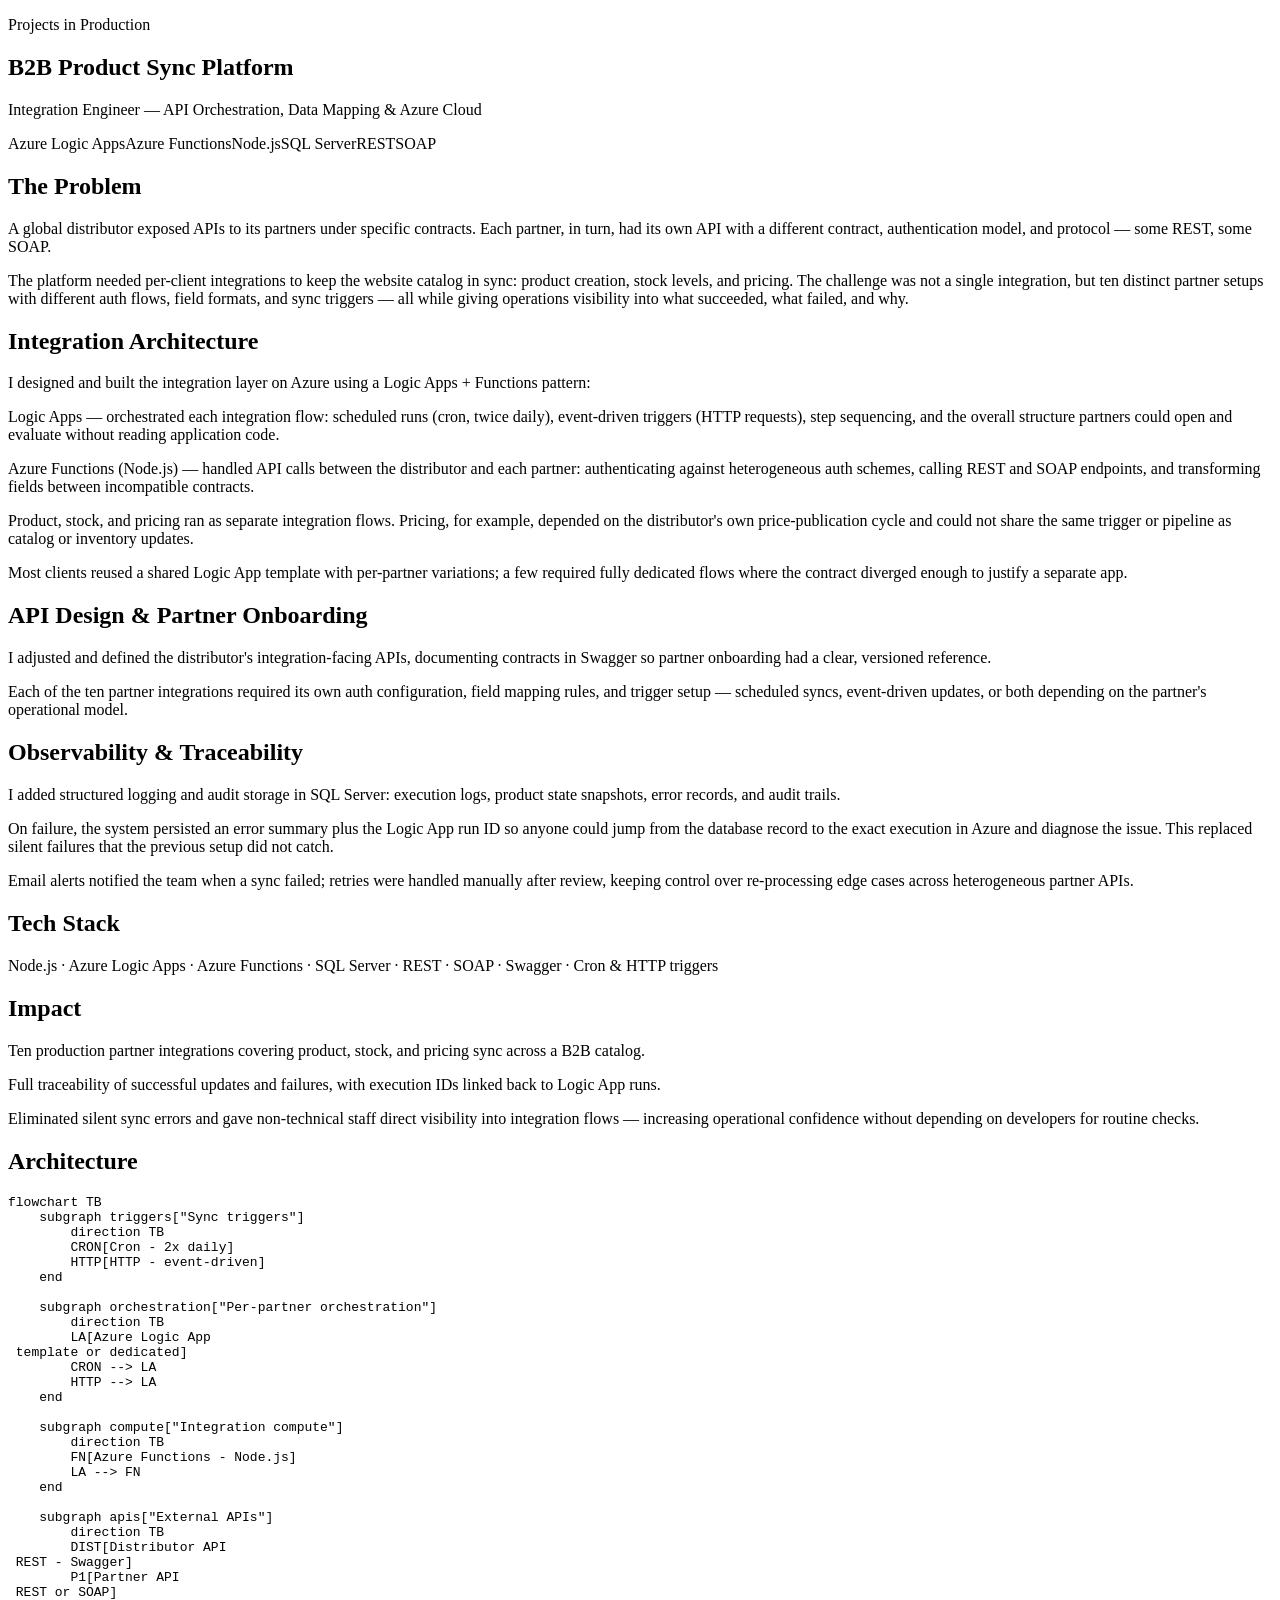
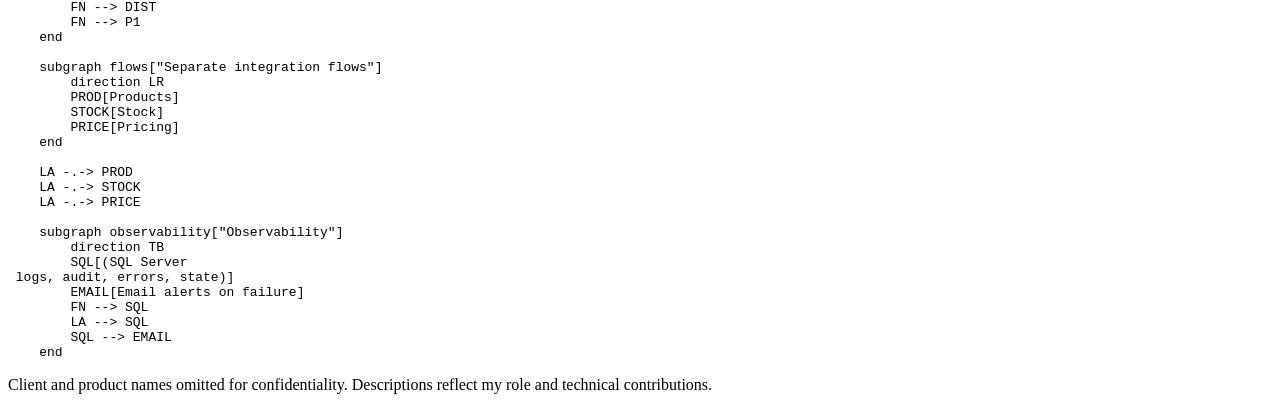
==== commit 719f03bf: "Update project references and sitemap URLs for portfolio migration - Updated `index.html` and projec" ====
--- a/work/b2b-product-sync-platform/index.html
+++ b/work/b2b-product-sync-platform/index.html
@@ -2,19 +2,19 @@
 <html lang="es">
   <head>
     <meta charset="UTF-8" />
-    <link rel="icon" type="image/svg+xml" href="/favicon.svg" />
+    <link rel="icon" type="image/svg+xml" href="/portfolio/favicon.svg" />
     <meta name="viewport" content="width=device-width, initial-scale=1.0" />
     <meta name="description" content="Per-client integrations to synchronize products, stock, and pricing between a global distributor and partner APIs — with observable flows non-technical teams could inspect without touching code." />
     <title>B2B Product Sync Platform | Nicolas Machado</title>
     <link rel="preconnect" href="https://fonts.googleapis.com" />
     <link rel="preconnect" href="https://fonts.gstatic.com" crossorigin />
     <link href="https://fonts.googleapis.com/css2?family=Source+Sans+3:ital,wght@0,400;0,600;0,700;1,400&display=swap" rel="stylesheet" />
-    <script type="module" crossorigin src="/assets/index-C1O5crWS.js"></script>
-    <link rel="stylesheet" crossorigin href="/assets/index-WDtTAKxs.css">
-      <link rel="canonical" href="https://nicolasmachado.dev/work/b2b-product-sync-platform" />
+    <script type="module" crossorigin src="/portfolio/assets/index-VpDCQJbq.js"></script>
+    <link rel="stylesheet" crossorigin href="/portfolio/assets/index-WDtTAKxs.css">
+      <link rel="canonical" href="https://nicorma.github.io/portfolio/work/b2b-product-sync-platform" />
       <meta property="og:title" content="B2B Product Sync Platform | Nicolas Machado" />
     <meta property="og:description" content="Per-client integrations to synchronize products, stock, and pricing between a global distributor and partner APIs — with observable flows non-technical teams could inspect without touching code." />
-    <meta property="og:url" content="https://nicolasmachado.dev/work/b2b-product-sync-platform" />
+    <meta property="og:url" content="https://nicorma.github.io/portfolio/work/b2b-product-sync-platform" />
     <meta property="og:type" content="article" />
     <meta name="twitter:card" content="summary" />
     <meta name="twitter:title" content="B2B Product Sync Platform | Nicolas Machado" />
